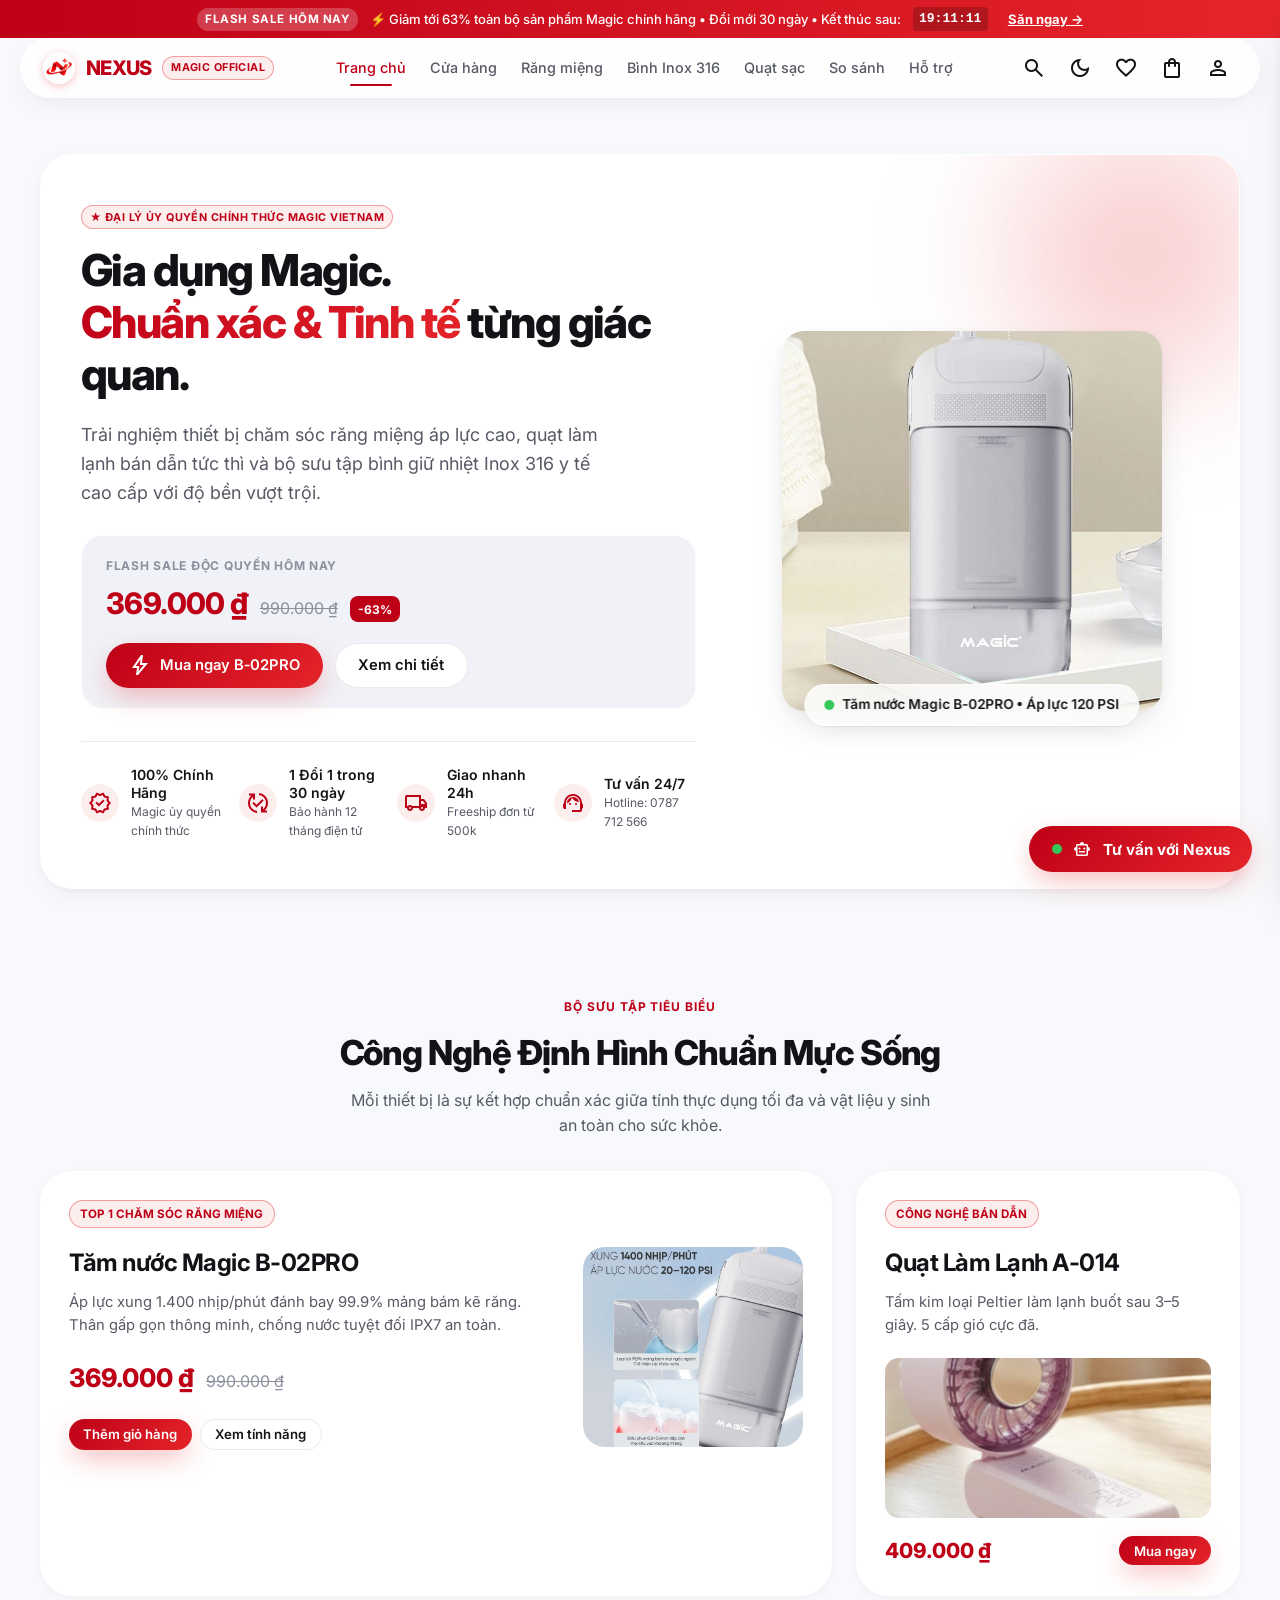
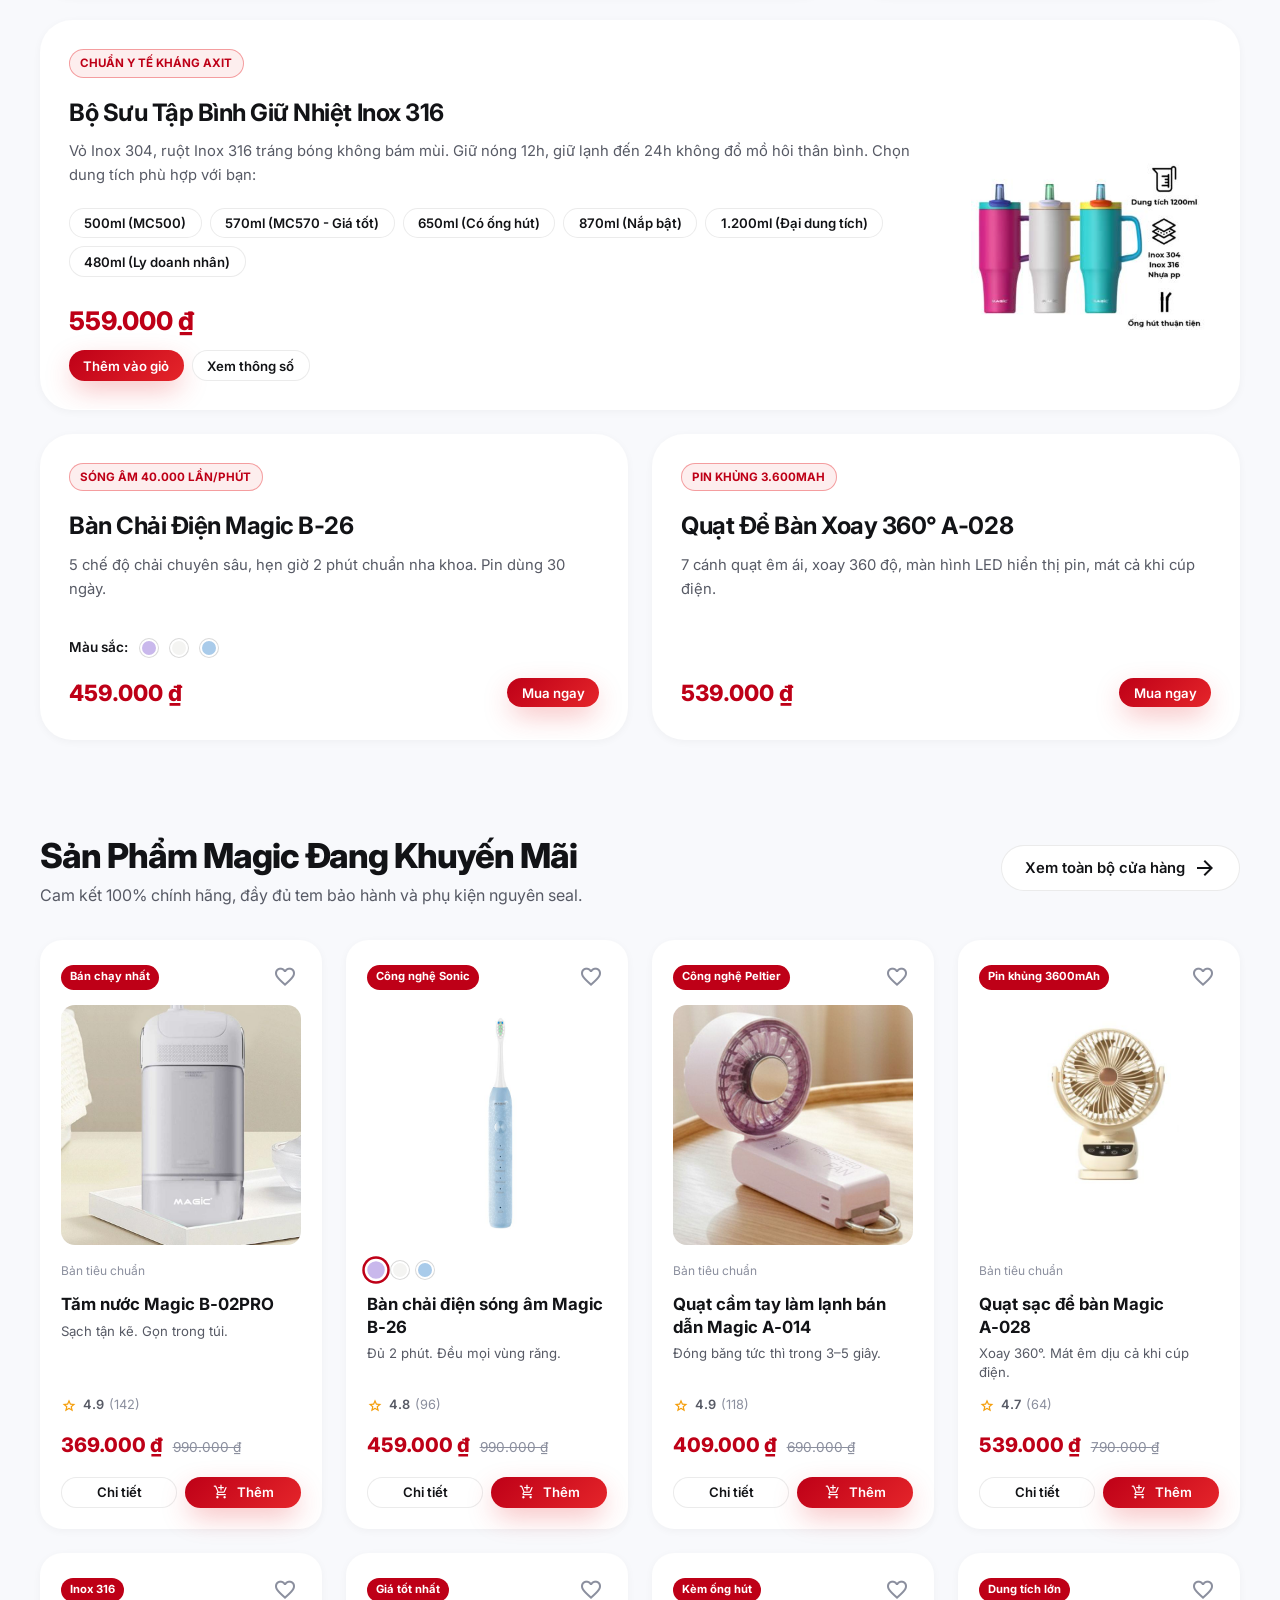
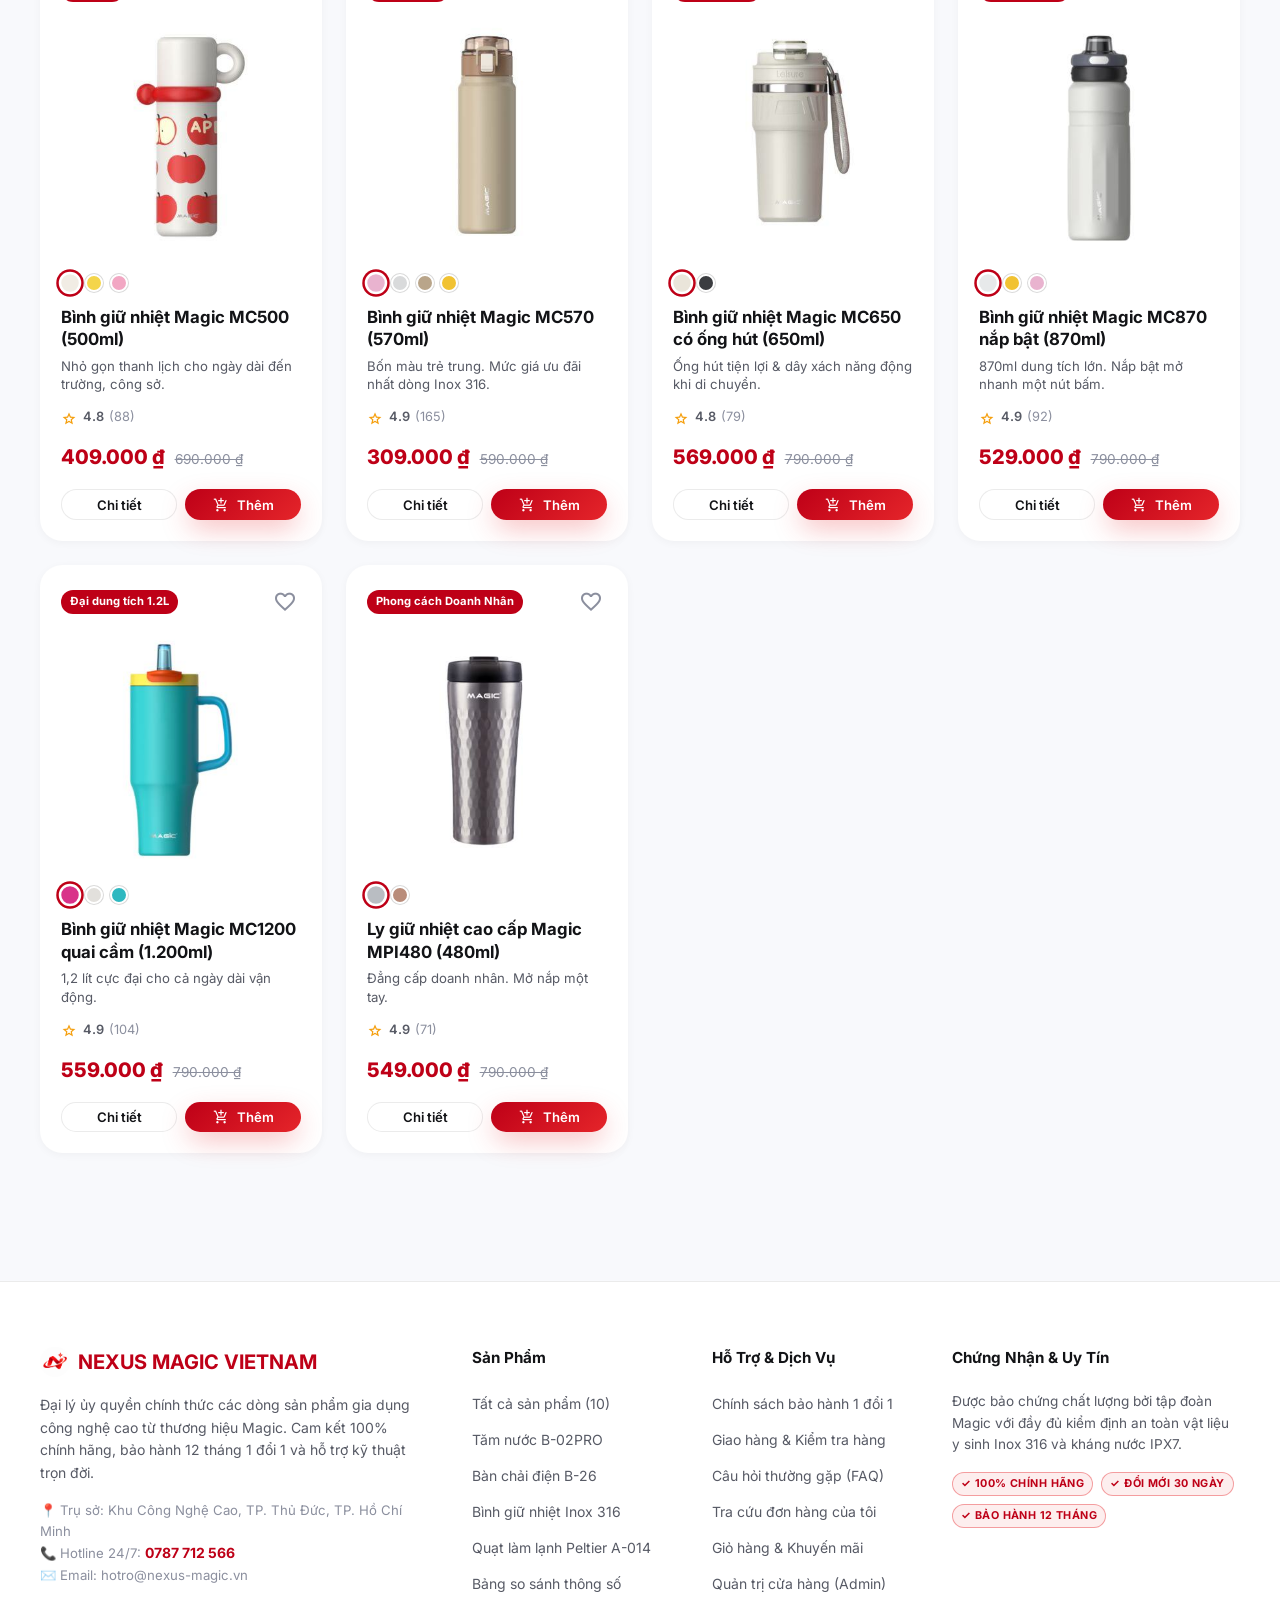
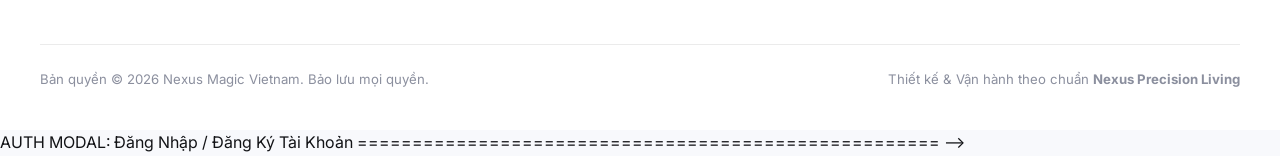
==== index.html @ 8df86b1f "feat: Khoi tao du an Nexus X Magic Storefront" ====
<!DOCTYPE html>
<html lang="vi" data-theme="light">
<head>
  <meta charset="utf-8">
  <meta name="viewport" content="width=device-width, initial-scale=1, viewport-fit=cover">
  <title>Nexus Magic Vietnam | Đại Lý Thiết Bị Gia Dụng Magic Chính Hãng</title>
  <meta name="description" content="Nexus - Đại lý ủy quyền chính thức sản phẩm gia dụng Magic tại Việt Nam. Tăm nước B-02PRO, bàn chải điện B-26, quạt làm lạnh Peltier A-014, bình giữ nhiệt inox 316 y tế cao cấp. Bảo hành 12 tháng 1 đổi 1.">
  <link rel="icon" type="image/png" href="images/logo-nexus.png">

  <!-- Google Fonts: Inter & Material Symbols -->
  <link rel="preconnect" href="https://fonts.googleapis.com">
  <link rel="preconnect" href="https://fonts.gstatic.com" crossorigin>
  <link href="https://fonts.googleapis.com/css2?family=Inter:wght@300;400;500;600;700;800;900&display=swap" rel="stylesheet">
  <link href="https://fonts.googleapis.com/css2?family=Material+Symbols+Outlined:wght,FILL@100..700,0..1&display=swap" rel="stylesheet">

  <!-- Master Stylesheet -->
  <link rel="stylesheet" href="css/style.css">
</head>
<body>

  <!-- Top Announcement Bar -->
  <div class="top-ticker">
    <div class="top-ticker-content">
      <span class="ticker-badge">FLASH SALE HÔM NAY</span>
      <span>⚡ Giảm tới 63% toàn bộ sản phẩm Magic chính hãng • Đổi mới 30 ngày • Kết thúc sau:</span>
      <span class="ticker-countdown" id="tickerTimer">00:00:00</span>
      <a href="#store" onclick="navigate('store')" style="text-decoration: underline; font-weight: 700; margin-left: 0.5rem; color: #fff;">Săn ngay &rarr;</a>
    </div>
  </div>

  <!-- Sticky Glassmorphic Header (GNav) -->
  <div class="gnav-wrapper">
    <header class="gnav">
      <!-- Brand Logo -->
      <a href="#home" class="gnav-brand" onclick="navigate('home')">
        <img src="images/logo-nexus.png" alt="Nexus Emblem" class="brand-emblem">
        <span>NEXUS</span>
        <span class="brand-tag">MAGIC OFFICIAL</span>
      </a>

      <!-- Center Nav Links -->
      <nav class="gnav-menu">
        <a class="gnav-link active" data-view="home" href="#home" onclick="navigate('home')">Trang chủ</a>
        <a class="gnav-link" data-view="store" href="#store" onclick="navigate('store')">Cửa hàng</a>
        <a class="gnav-link" href="#store" onclick="setCategoryFilter('rang'); navigate('store');">Răng miệng</a>
        <a class="gnav-link" href="#store" onclick="setCategoryFilter('binh'); navigate('store');">Bình Inox 316</a>
        <a class="gnav-link" href="#store" onclick="setCategoryFilter('quat'); navigate('store');">Quạt sạc</a>
        <a class="gnav-link" data-view="compare" href="#compare" onclick="navigate('compare')">So sánh</a>
        <a class="gnav-link" data-view="support" href="#support" onclick="navigate('support')">Hỗ trợ</a>
      </nav>

      <!-- Action Buttons -->
      <div class="gnav-actions">
        <!-- Search Trigger -->
        <button class="action-btn" onclick="openSearchFlyout()" title="Tìm kiếm sản phẩm">
          <span class="material-symbols-outlined">search</span>
        </button>

        <!-- Theme Toggle -->
        <button class="action-btn" onclick="toggleTheme()" title="Chuyển chế độ sáng / tối">
          <span class="material-symbols-outlined" id="themeIcon">dark_mode</span>
        </button>

        <!-- Wishlist -->
        <button class="action-btn" onclick="navigate('account')" title="Sản phẩm yêu thích">
          <span class="material-symbols-outlined">favorite</span>
        </button>

        <!-- Cart Button -->
        <button class="action-btn" onclick="openCartFlyout()" title="Giỏ hàng">
          <span class="material-symbols-outlined">shopping_bag</span>
          <span class="badge-count cart-count-badge" style="display: none;">0</span>
        </button>

        <!-- Account -->
        <button class="action-btn" id="navAccountBtn" onclick="handleNavAccountClick()" title="Tài khoản & Đơn hàng">
          <span class="material-symbols-outlined" id="navAccountIcon">person</span>
          <span class="badge-count" id="navAccountBadge" style="display:none; background:var(--status-success);">✓</span>
        </button>

        <!-- Mobile Menu -->
        <button class="action-btn mobile-menu-btn" onclick="navigate('store')" title="Cửa hàng">
          <span class="material-symbols-outlined">menu</span>
        </button>
      </div>
    </header>
  </div>

  <!-- Dynamic Application Container -->
  <main id="appMain"></main>

  <!-- Global Footer -->
  <footer class="gfoot">
    <div class="container">
      <div class="gfoot-grid">
        <div class="gfoot-col">
          <div class="flex items-center gap-2" style="margin-bottom: 1rem;">
            <img src="images/logo-nexus.png" alt="Nexus" style="width: 30px; height: 30px; border-radius: 9999px;">
            <strong style="font-size: 1.25rem; color: var(--primary);">NEXUS MAGIC VIETNAM</strong>
          </div>
          <p style="font-size: 0.875rem; color: var(--ink-secondary); line-height: 1.6; margin-bottom: 1rem;">
            Đại lý ủy quyền chính thức các dòng sản phẩm gia dụng công nghệ cao từ thương hiệu Magic. Cam kết 100% chính hãng, bảo hành 12 tháng 1 đổi 1 và hỗ trợ kỹ thuật trọn đời.
          </p>
          <div style="font-size: 0.825rem; color: var(--ink-tertiary);">
            <div>📍 Trụ sở: Khu Công Nghệ Cao, TP. Thủ Đức, TP. Hồ Chí Minh</div>
            <div>📞 Hotline 24/7: <a href="tel:0787712566" style="color: var(--primary); font-weight: 700;">0787 712 566</a></div>
            <div>✉️ Email: hotro@nexus-magic.vn</div>
          </div>
        </div>

        <div class="gfoot-col">
          <h4>Sản Phẩm</h4>
          <ul>
            <li><a href="#store" onclick="setCategoryFilter('all'); navigate('store');">Tất cả sản phẩm (10)</a></li>
            <li><a href="#store" onclick="setCategoryFilter('rang'); navigate('store');">Tăm nước B-02PRO</a></li>
            <li><a href="#store" onclick="setCategoryFilter('rang'); navigate('store');">Bàn chải điện B-26</a></li>
            <li><a href="#store" onclick="setCategoryFilter('binh'); navigate('store');">Bình giữ nhiệt Inox 316</a></li>
            <li><a href="#store" onclick="setCategoryFilter('quat'); navigate('store');">Quạt làm lạnh Peltier A-014</a></li>
            <li><a href="#compare" onclick="navigate('compare');">Bảng so sánh thông số</a></li>
          </ul>
        </div>

        <div class="gfoot-col">
          <h4>Hỗ Trợ & Dịch Vụ</h4>
          <ul>
            <li><a href="#support" onclick="navigate('support')">Chính sách bảo hành 1 đổi 1</a></li>
            <li><a href="#support" onclick="navigate('support')">Giao hàng & Kiểm tra hàng</a></li>
            <li><a href="#support" onclick="navigate('support')">Câu hỏi thường gặp (FAQ)</a></li>
            <li><a href="#account" onclick="navigate('account')">Tra cứu đơn hàng của tôi</a></li>
            <li><a href="#cart" onclick="navigate('cart')">Giỏ hàng & Khuyến mãi</a></li>
            <li><a href="#admin" onclick="openAdminAuthModal(); return false;">Quản trị cửa hàng (Admin)</a></li>
          </ul>
        </div>

        <div class="gfoot-col">
          <h4>Chứng Nhận & Uy Tín</h4>
          <p style="font-size: 0.85rem; color: var(--ink-secondary); margin-bottom: 1rem;">
            Được bảo chứng chất lượng bởi tập đoàn Magic với đầy đủ kiểm định an toàn vật liệu y sinh Inox 316 và kháng nước IPX7.
          </p>
          <div class="flex gap-2" style="flex-wrap: wrap;">
            <span class="brand-tag">✓ 100% CHÍNH HÃNG</span>
            <span class="brand-tag">✓ ĐỔI MỚI 30 NGÀY</span>
            <span class="brand-tag">✓ BẢO HÀNH 12 THÁNG</span>
          </div>
        </div>
      </div>

      <div class="gfoot-bottom">
        <div>Bản quyền &copy; 2026 Nexus Magic Vietnam. Bảo lưu mọi quyền.</div>
        <div>Thiết kế & Vận hành theo chuẩn <strong>Nexus Precision Living</strong></div>
      </div>
    </div>
  </footer>

  <!-- Slide-over Cart Drawer -->
  <div class="modal-overlay" id="cartDrawerOverlay" onclick="closeCartFlyout()"></div>
  <div class="flyout-drawer" id="cartDrawer">
    <div class="flyout-head">
      <div class="flex items-center gap-2">
        <span class="material-symbols-outlined" style="color: var(--primary);">shopping_bag</span>
        <h3 class="flyout-title">Giỏ Hàng Của Bạn</h3>
      </div>
      <button class="modal-close" style="position:static;" onclick="closeCartFlyout()">
        <span class="material-symbols-outlined">close</span>
      </button>
    </div>
    <div class="flyout-body" id="cartDrawerBody"></div>
    <div class="flyout-foot" id="cartDrawerFoot"></div>
  </div>

  <!-- Global Instant Search Modal -->
  <div class="modal-overlay" id="searchModalOverlay" onclick="closeSearchFlyout()">
    <div class="modal-content" style="max-width: 580px; padding: 1.5rem;" onclick="event.stopPropagation()">
      <div class="flex items-center gap-3" style="border-bottom: 2px solid var(--primary); padding-bottom: 0.75rem; margin-bottom: 1.25rem;">
        <span class="material-symbols-outlined" style="color: var(--primary); font-size: 24px;">search</span>
        <input type="text" id="globalSearchInput" class="form-control" style="border:none; box-shadow:none; font-size: 1.05rem; padding: 0.25rem 0;" placeholder="Nhập tên sản phẩm, mã hoặc tính năng...">
        <button class="modal-close" style="position:static;" onclick="closeSearchFlyout()">
          <span class="material-symbols-outlined">close</span>
        </button>
      </div>
      <div id="searchSuggestionsContainer"></div>
    </div>
  </div>

  <!-- Customer Review Submission Modal -->
  <div class="modal-overlay" id="reviewModalOverlay" onclick="closeReviewDialog()">
    <div class="modal-content" style="max-width: 520px;" onclick="event.stopPropagation()">
      <button class="modal-close" onclick="closeReviewDialog()">
        <span class="material-symbols-outlined">close</span>
      </button>
      <h3 style="font-size: 1.35rem; font-weight: 800; margin-bottom: 0.25rem;">Viết Đánh Giá Sản Phẩm</h3>
      <p style="color: var(--ink-secondary); font-size: 0.85rem; margin-bottom: 1.25rem;" id="reviewModalProdTitle"></p>

      <form onsubmit="handleReviewSubmit(event)">
        <!-- Star Picker -->
        <div style="margin-bottom: 1.25rem; text-align: center;">
          <div style="font-size: 0.85rem; font-weight: 600; margin-bottom: 0.5rem;">Bạn đánh giá sản phẩm mấy sao?</div>
          <div class="flex justify-center gap-2">
            <button type="button" id="starBtn-1" onclick="setReviewRating(1)" style="background:none; border:none; font-size: 32px; color: #f59e0b; cursor:pointer;">★</button>
            <button type="button" id="starBtn-2" onclick="setReviewRating(2)" style="background:none; border:none; font-size: 32px; color: #f59e0b; cursor:pointer;">★</button>
            <button type="button" id="starBtn-3" onclick="setReviewRating(3)" style="background:none; border:none; font-size: 32px; color: #f59e0b; cursor:pointer;">★</button>
            <button type="button" id="starBtn-4" onclick="setReviewRating(4)" style="background:none; border:none; font-size: 32px; color: #f59e0b; cursor:pointer;">★</button>
            <button type="button" id="starBtn-5" onclick="setReviewRating(5)" style="background:none; border:none; font-size: 32px; color: #f59e0b; cursor:pointer;">★</button>
          </div>
        </div>

        <div class="form-group">
          <label class="form-label" for="reviewAuthorName">Họ và tên của bạn *</label>
          <input type="text" id="reviewAuthorName" class="form-control" placeholder="Ví dụ: Hoàng Long" required>
        </div>

        <div class="form-group">
          <label class="form-label" for="reviewTitle">Tiêu đề đánh giá</label>
          <input type="text" id="reviewTitle" class="form-control" placeholder="Ví dụ: Máy dùng cực thích, rất êm...">
        </div>

        <div class="form-group">
          <label class="form-label" for="reviewContent">Nội dung chia sẻ trải nghiệm *</label>
          <textarea id="reviewContent" class="form-control" rows="4" placeholder="Cảm nhận về áp lực nước, độ giữ nhiệt, độ mát, chất liệu..." required></textarea>
        </div>

        <div class="flex gap-2 justify-end" style="margin-top: 1.5rem;">
          <button type="button" class="btn btn-outline" onclick="closeReviewDialog()">Hủy</button>
          <button type="submit" class="btn btn-primary">Gửi đánh giá</button>
        </div>
      </form>
    </div>
  </div>

  <!-- Floating AI Advisor FAB (Nexus) -->
  <button class="chat-fab" id="chatFabBtn" onclick="toggleChatAdvisor()" aria-label="Tư vấn với trợ lý Nexus">
    <span class="pulse-dot"></span>
    <span class="material-symbols-outlined" style="font-size: 20px;">smart_toy</span>
    <span class="fab-label">Tư vấn với Nexus</span>
  </button>

  <!-- Floating Chat Modal Widget -->
  <div class="chat-modal" id="chatModal">
    <div class="chat-head">
      <div class="chat-avatar-title">
        <div style="width: 32px; height: 32px; background: rgba(255,255,255,0.2); border-radius: 9999px; display: flex; align-items: center; justify-content: center;">
          <span class="material-symbols-outlined" style="font-size: 18px;">smart_toy</span>
        </div>
        <div>
          <div style="font-weight: 700; font-size: 0.95rem;">Tư vấn với Nexus</div>
          <div style="font-size: 0.725rem; opacity: 0.85;">Trợ lý tư vấn sản phẩm Magic chính hãng</div>
        </div>
      </div>
      <button style="background:none; border:none; color:#fff; cursor:pointer;" onclick="toggleChatAdvisor()">
        <span class="material-symbols-outlined">close</span>
      </button>
    </div>

    <!-- Messages Body -->
    <div class="chat-messages" id="chatMessagesContainer"></div>

    <!-- Quick Chips -->
    <div class="chat-chips">
      <span class="chat-chip" onclick="sendChatMessage('Nên chọn bình giữ nhiệt nào tốt nhất?')">Bình giữ nhiệt nào tốt?</span>
      <span class="chat-chip" onclick="sendChatMessage('Tăm nước B-02PRO có những phụ kiện gì?')">Tăm nước B-02PRO</span>
      <span class="chat-chip" onclick="sendChatMessage('Quạt làm lạnh A-014 hoạt động thế nào?')">Quạt lạnh A-014</span>
      <span class="chat-chip" onclick="sendChatMessage('Chính sách bảo hành và đổi trả?')">Bảo hành 12 tháng</span>
    </div>

    <!-- Input Bar -->
    <form class="chat-input-bar" id="chatMsgForm">
      <input type="text" id="chatMsgInput" class="chat-input" placeholder="Hỏi về sản phẩm, giá bán, dung tích..." maxlength="300" autocomplete="off">
      <button type="submit" class="btn btn-primary btn-sm" style="padding: 0.4rem 0.8rem;">
        <span class="material-symbols-outlined" style="font-size: 16px;">send</span>
      </button>
    </form>
  </div>


       AUTH MODAL: Đăng Nhập / Đăng Ký Tài Khoản
       ===================================================== -->
  <div class="auth-overlay" id="authOverlay" onclick="handleAuthOverlayClick(event)">
    <div class="auth-modal" id="authModal">

      <!-- Header with brand -->
      <div class="auth-modal-head">
        <button class="auth-close-btn" onclick="closeAuthModal()" title="Đóng">
          <span class="material-symbols-outlined" style="font-size:16px;">close</span>
        </button>
        <img src="images/logo-nexus.png" alt="Nexus" class="auth-modal-logo">
        <h2>Nexus Magic Vietnam</h2>
        <p>Đại lý ủy quyền thiết bị gia dụng Magic chính hãng</p>
      </div>

      <!-- Tabs: Đăng nhập / Đăng ký -->
      <div class="auth-tabs">
        <button class="auth-tab-btn active" id="tabLoginBtn" onclick="switchAuthTab('login')">
          <span class="material-symbols-outlined" style="font-size:15px; vertical-align:middle; margin-right:4px;">login</span>
          Đăng Nhập
        </button>
        <button class="auth-tab-btn" id="tabRegisterBtn" onclick="switchAuthTab('register')">
          <span class="material-symbols-outlined" style="font-size:15px; vertical-align:middle; margin-right:4px;">person_add</span>
          Đăng Ký
        </button>
      </div>

      <!-- ---- LOGIN PANEL ---- -->
      <div class="auth-tab-panel active" id="panelLogin">
        <div class="auth-error-msg" id="loginErrorMsg">
          <span class="material-symbols-outlined" style="font-size:16px;">error</span>
          <span id="loginErrorText">Email hoặc mật khẩu không đúng.</span>
        </div>

        <form id="loginForm" onsubmit="handleLogin(event)" novalidate>
          <!-- Email -->
          <div class="auth-input-group">
            <span class="material-symbols-outlined input-icon">email</span>
            <input type="email" id="loginEmail" placeholder="Email của bạn" autocomplete="email" required>
          </div>

          <!-- Password -->
          <div class="auth-input-group">
            <span class="material-symbols-outlined input-icon">lock</span>
            <input type="password" id="loginPassword" placeholder="Mật khẩu" autocomplete="current-password" required>
            <button type="button" class="toggle-pw" onclick="togglePwVisibility('loginPassword', this)" title="Hiện/ẩn mật khẩu">
              <span class="material-symbols-outlined" style="font-size:18px;">visibility</span>
            </button>
          </div>

          <!-- Remember + Forgot -->
          <div style="display:flex; justify-content:space-between; align-items:center; margin-bottom:1rem;">
            <label class="auth-checkbox-row" style="margin:0;">
              <input type="checkbox" id="loginRemember"> Ghi nhớ đăng nhập
            </label>
            <a href="#" class="forgot-pw-link" style="margin:0;" onclick="showForgotPw(event)">Quên mật khẩu?</a>
          </div>

          <!-- CAPTCHA -->
          <div class="captcha-wrap" id="loginCaptchaWrap">
            <div class="captcha-canvas-wrap">
              <canvas id="loginCaptchaCanvas" width="120" height="48"></canvas>
            </div>
            <div class="captcha-input-wrap">
              <label for="loginCaptchaInput">Nhập mã bảo mật</label>
              <input type="text" id="loginCaptchaInput" placeholder="_ _ _ _ _ _" maxlength="6" autocomplete="off" spellcheck="false">
            </div>
            <button type="button" class="captcha-refresh-btn" onclick="refreshCaptcha('login')" title="Làm mới mã">
              <span class="material-symbols-outlined" style="font-size:14px;">refresh</span> Đổi mã
            </button>
          </div>
          <div class="captcha-error" id="loginCaptchaError">⚠ Mã xác nhận không đúng. Vui lòng thử lại.</div>

          <button type="submit" class="auth-submit-btn">
            <span class="material-symbols-outlined" style="font-size:16px; vertical-align:middle; margin-right:6px;">login</span>
            Đăng Nhập
          </button>
        </form>

        <p class="auth-footer-note">
          Chưa có tài khoản? <a href="#" onclick="switchAuthTab('register'); return false;">Tạo tài khoản miễn phí</a>
        </p>
      </div>

      <!-- ---- REGISTER PANEL ---- -->
      <div class="auth-tab-panel" id="panelRegister">
        <div class="auth-error-msg" id="registerErrorMsg">
          <span class="material-symbols-outlined" style="font-size:16px;">error</span>
          <span id="registerErrorText">Vui lòng kiểm tra lại thông tin.</span>
        </div>

        <form id="registerForm" onsubmit="handleRegister(event)" novalidate>
          <!-- Full Name -->
          <div class="auth-input-group">
            <span class="material-symbols-outlined input-icon">badge</span>
            <input type="text" id="regName" placeholder="Họ và tên đầy đủ" autocomplete="name" required>
          </div>

          <!-- Email -->
          <div class="auth-input-group">
            <span class="material-symbols-outlined input-icon">email</span>
            <input type="email" id="regEmail" placeholder="Email (dùng để đăng nhập)" autocomplete="email" required>
          </div>

          <!-- Phone -->
          <div class="auth-input-group">
            <span class="material-symbols-outlined input-icon">phone</span>
            <input type="tel" id="regPhone" placeholder="Số điện thoại (10 số)" autocomplete="tel" required>
          </div>

          <!-- Password -->
          <div class="auth-input-group">
            <span class="material-symbols-outlined input-icon">lock</span>
            <input type="password" id="regPassword" placeholder="Mật khẩu (ít nhất 6 ký tự)" autocomplete="new-password" required>
            <button type="button" class="toggle-pw" onclick="togglePwVisibility('regPassword', this)" title="Hiện/ẩn mật khẩu">
              <span class="material-symbols-outlined" style="font-size:18px;">visibility</span>
            </button>
          </div>

          <!-- Confirm Password -->
          <div class="auth-input-group">
            <span class="material-symbols-outlined input-icon">lock_reset</span>
            <input type="password" id="regPasswordConfirm" placeholder="Nhập lại mật khẩu" autocomplete="new-password" required>
          </div>

          <!-- CAPTCHA -->
          <div class="captcha-wrap" id="registerCaptchaWrap">
            <div class="captcha-canvas-wrap">
              <canvas id="registerCaptchaCanvas" width="120" height="48"></canvas>
            </div>
            <div class="captcha-input-wrap">
              <label for="registerCaptchaInput">Nhập mã xác nhận</label>
              <input type="text" id="registerCaptchaInput" placeholder="_ _ _ _ _ _" maxlength="6" autocomplete="off" spellcheck="false">
            </div>
            <button type="button" class="captcha-refresh-btn" onclick="refreshCaptcha('register')" title="Làm mới mã">
              <span class="material-symbols-outlined" style="font-size:14px;">refresh</span> Đổi mã
            </button>
          </div>
          <div class="captcha-error" id="registerCaptchaError">⚠ Mã xác nhận không đúng. Vui lòng thử lại.</div>

          <!-- Terms -->
          <label class="auth-checkbox-row" style="margin-bottom:1.25rem;">
            <input type="checkbox" id="regTerms" required>
            Tôi đồng ý với <a href="#support" onclick="closeAuthModal(); navigate('support');" style="color:var(--primary); font-weight:600;">Điều khoản & Chính sách</a> của Nexus
          </label>

          <button type="submit" class="auth-submit-btn">
            <span class="material-symbols-outlined" style="font-size:16px; vertical-align:middle; margin-right:6px;">person_add</span>
            Tạo Tài Khoản
          </button>
        </form>

        <p class="auth-footer-note">
          Đã có tài khoản? <a href="#" onclick="switchAuthTab('login'); return false;">Đăng nhập ngay</a>
        </p>
      </div>

    </div><!-- /.auth-modal -->
  </div><!-- /.auth-overlay -->


  <!-- =====================================================
       ADMIN LOGIN MODAL (Dark Secure Portal)
       ===================================================== -->
  <div class="admin-auth-overlay" id="adminAuthOverlay" onclick="handleAdminOverlayClick(event)">
    <div class="admin-auth-modal" id="adminAuthModal">

      <!-- Header -->
      <div class="admin-auth-header">
        <button style="position:absolute;top:1rem;right:1rem;background:rgba(255,255,255,0.08);border:none;color:rgba(255,255,255,0.5);border-radius:50%;width:32px;height:32px;display:flex;align-items:center;justify-content:center;cursor:pointer;transition:all 0.2s;" onmouseover="this.style.background='rgba(255,255,255,0.15)'" onmouseout="this.style.background='rgba(255,255,255,0.08)'" onclick="closeAdminAuthModal()">
          <span class="material-symbols-outlined" style="font-size:16px;">close</span>
        </button>
        <div class="admin-shield-icon">
          <span class="material-symbols-outlined">admin_panel_settings</span>
        </div>
        <h2>Cổng Quản Trị Nexus</h2>
        <p>Dành cho quản trị viên hệ thống</p>
        <div>
          <span class="admin-security-badge">
            <span class="material-symbols-outlined" style="font-size:11px;">verified_user</span>
            SECURE ACCESS — ENCRYPTED
          </span>
        </div>
      </div>

      <!-- Body -->
      <div class="admin-auth-body">
        <div class="admin-error-msg" id="adminErrorMsg">
          <span class="material-symbols-outlined" style="font-size:16px;">gpp_bad</span>
          <span id="adminErrorText">Tài khoản hoặc mật khẩu admin không đúng.</span>
        </div>

        <form id="adminLoginForm" onsubmit="handleAdminLogin(event)" novalidate>
          <!-- Username -->
          <div class="admin-input-group">
            <span class="material-symbols-outlined input-icon">manage_accounts</span>
            <input type="text" id="adminUsername" placeholder="Tên đăng nhập Admin" autocomplete="username" required>
          </div>

          <!-- Password -->
          <div class="admin-input-group">
            <span class="material-symbols-outlined input-icon">key</span>
            <input type="password" id="adminPassword" placeholder="Mật khẩu quản trị" autocomplete="current-password" required>
            <button type="button" class="toggle-pw" onclick="toggleAdminPwVisibility(this)" title="Hiện/ẩn mật khẩu">
              <span class="material-symbols-outlined" style="font-size:18px;">visibility</span>
            </button>
          </div>

          <!-- CAPTCHA for Admin -->
          <div class="captcha-wrap" id="adminCaptchaWrap" style="background:rgba(255,255,255,0.04); border-color:rgba(255,255,255,0.1);">
            <div class="captcha-canvas-wrap">
              <canvas id="adminCaptchaCanvas" width="120" height="48"></canvas>
            </div>
            <div class="captcha-input-wrap">
              <label for="adminCaptchaInput" style="color:rgba(255,255,255,0.45);">Mã xác thực an ninh</label>
              <input type="text" id="adminCaptchaInput" placeholder="Nhập mã" maxlength="6" autocomplete="off" spellcheck="false" style="background:rgba(255,255,255,0.06); border-color:rgba(255,255,255,0.12); color:#fff;">
            </div>
            <button type="button" class="captcha-refresh-btn" onclick="refreshCaptcha('admin')" style="border-color:rgba(255,255,255,0.15); color:rgba(255,255,255,0.45);">
              <span class="material-symbols-outlined" style="font-size:14px;">refresh</span> Đổi
            </button>
          </div>
          <div class="captcha-error" id="adminCaptchaError" style="color:#ff8080;">⚠ Mã xác nhận không đúng. Vui lòng thử lại.</div>

          <button type="submit" class="admin-submit-btn">
            <span class="material-symbols-outlined" style="font-size:16px; vertical-align:middle; margin-right:6px;">shield</span>
            Xác Thực & Đăng Nhập Admin
          </button>
        </form>

        <p class="admin-hint-text">
          🔒 Phiên đăng nhập admin được mã hóa và ghi log tự động<br>
          Tài khoản demo: <strong style="color:rgba(255,255,255,0.4);">admin</strong> / <strong style="color:rgba(255,255,255,0.4);">nexus2026</strong>
        </p>
      </div>

    </div><!-- /.admin-auth-modal -->
  </div><!-- /.admin-auth-overlay -->


  <!-- Toast Notification Node -->
  <div id="toastMsg" class="toast-msg"></div>

  <!-- Master Scripts -->
  <script src="js/data.js"></script>
  <script src="js/app.js"></script>
</body>
</html>
---- css/style.css ----
/* ==========================================================================
   NEXUS MAGIC VIETNAM - PRECISION LIVING DESIGN SYSTEM
   Modern Apple-inspired Glassmorphism with Nexus Signature Red Accents
   ========================================================================== */

:root {
  /* Color Palette - Light Mode */
  --primary: #be0017;
  --primary-accent: #e5252a;
  --primary-hover: #9c0012;
  --primary-glow: rgba(229, 37, 42, 0.28);
  --primary-light: rgba(229, 37, 42, 0.08);

  --bg: #f8f9fc;
  --bg-subtle: #f0f2f7;
  --surface: #ffffff;
  --surface-glass: rgba(255, 255, 255, 0.82);
  --surface-glass-tint: rgba(248, 249, 252, 0.88);
  --surface-dim: #eef1f6;

  --ink-primary: #121316;
  --ink-secondary: #575a65;
  --ink-tertiary: #8b8f9e;
  --ink-inverse: #ffffff;

  --border-glass: rgba(255, 255, 255, 0.75);
  --border-subtle: rgba(0, 0, 0, 0.08);
  --border-focus: rgba(229, 37, 42, 0.4);

  --shadow-sm: 0 2px 8px rgba(0, 0, 0, 0.04);
  --shadow-md: 0 8px 24px -4px rgba(0, 0, 0, 0.06), 0 2px 6px -1px rgba(0, 0, 0, 0.03);
  --shadow-lg: 0 16px 40px -8px rgba(0, 0, 0, 0.1), 0 4px 12px rgba(0, 0, 0, 0.04);
  --shadow-glow: 0 10px 28px -4px rgba(229, 37, 42, 0.35);

  --status-success: #10b981;
  --status-warning: #f59e0b;
  --status-info: #0284c7;

  --radius-sm: 8px;
  --radius-md: 14px;
  --radius-lg: 22px;
  --radius-xl: 32px;
  --radius-full: 9999px;

  --font-main: "Inter", -apple-system, BlinkMacSystemFont, "Segoe UI", Roboto, sans-serif;
  --transition: all 0.25s cubic-bezier(0.16, 1, 0.3, 1);
}

[data-theme="dark"] {
  --primary: #e5252a;
  --primary-accent: #ff454a;
  --primary-hover: #ff6064;
  --primary-glow: rgba(229, 37, 42, 0.45);
  --primary-light: rgba(229, 37, 42, 0.16);

  --bg: #0c0d10;
  --bg-subtle: #14161b;
  --surface: #181a20;
  --surface-glass: rgba(24, 26, 32, 0.85);
  --surface-glass-tint: rgba(20, 22, 27, 0.92);
  --surface-dim: #21242d;

  --ink-primary: #f5f6fa;
  --ink-secondary: #9ea3b5;
  --ink-tertiary: #6b7082;
  --ink-inverse: #0c0d10;

  --border-glass: rgba(255, 255, 255, 0.1);
  --border-subtle: rgba(255, 255, 255, 0.08);
  --border-focus: rgba(229, 37, 42, 0.6);

  --shadow-sm: 0 2px 8px rgba(0, 0, 0, 0.3);
  --shadow-md: 0 8px 24px -4px rgba(0, 0, 0, 0.4);
  --shadow-lg: 0 16px 40px -8px rgba(0, 0, 0, 0.6);
  --shadow-glow: 0 10px 30px -4px rgba(229, 37, 42, 0.5);
}

/* Base Reset */
*, *::before, *::after {
  box-sizing: border-box;
  margin: 0;
  padding: 0;
}

html {
  scroll-behavior: smooth;
  font-size: 16px;
  -webkit-text-size-adjust: 100%;
}

body {
  font-family: var(--font-main);
  background-color: var(--bg);
  color: var(--ink-primary);
  line-height: 1.6;
  -webkit-font-smoothing: antialiased;
  -moz-osx-font-smoothing: grayscale;
  overflow-x: hidden;
  transition: background-color 0.3s ease, color 0.3s ease;
}

img {
  max-width: 100%;
  height: auto;
  display: block;
}

button, input, select, textarea {
  font-family: inherit;
  font-size: inherit;
  color: inherit;
}

a {
  color: inherit;
  text-decoration: none;
}

/* Container & Layout */
.container {
  width: 100%;
  max-width: 1240px;
  margin: 0 auto;
  padding: 0 1.25rem;
}

.text-center { text-align: center; }
.text-right { text-align: right; }
.flex { display: flex; }
.items-center { align-items: center; }
.justify-between { justify-content: space-between; }
.justify-center { justify-content: center; }
.gap-2 { gap: 0.5rem; }
.gap-3 { gap: 0.75rem; }
.gap-4 { gap: 1rem; }

/* Top Announcement Ticker */
.top-ticker {
  background: linear-gradient(90deg, #be0017, #e5252a, #be0017);
  background-size: 200% auto;
  animation: shineGradient 6s linear infinite;
  color: #ffffff;
  font-size: 0.8125rem;
  font-weight: 500;
  padding: 0.45rem 1rem;
  display: flex;
  align-items: center;
  justify-content: center;
  position: relative;
  z-index: 60;
}

@keyframes shineGradient {
  0% { background-position: 0% center; }
  100% { background-position: 200% center; }
}

.top-ticker-content {
  display: flex;
  align-items: center;
  gap: 0.75rem;
  flex-wrap: wrap;
  justify-content: center;
}

.ticker-badge {
  background: rgba(255, 255, 255, 0.22);
  padding: 0.15rem 0.5rem;
  border-radius: var(--radius-full);
  font-weight: 700;
  font-size: 0.725rem;
  letter-spacing: 0.05em;
  text-transform: uppercase;
}

.ticker-countdown {
  display: inline-flex;
  gap: 0.25rem;
  font-family: monospace;
  font-weight: 700;
  background: rgba(0, 0, 0, 0.2);
  padding: 0.1rem 0.4rem;
  border-radius: 4px;
}

/* Glass Header (GNav) */
.gnav-wrapper {
  position: sticky;
  top: 0.75rem;
  z-index: 50;
  padding: 0 1.25rem;
  margin-bottom: 1rem;
}

.gnav {
  max-width: 1240px;
  margin: 0 auto;
  background: var(--surface-glass);
  backdrop-filter: blur(20px) saturate(180%);
  -webkit-backdrop-filter: blur(20px) saturate(180%);
  border: 1px solid var(--border-glass);
  border-radius: var(--radius-full);
  box-shadow: var(--shadow-md);
  padding: 0.6rem 1.4rem;
  display: flex;
  align-items: center;
  justify-content: space-between;
  gap: 1.5rem;
  transition: var(--transition);
}

.gnav-brand {
  display: flex;
  align-items: center;
  gap: 0.65rem;
  font-weight: 800;
  font-size: 1.25rem;
  letter-spacing: -0.03em;
  color: var(--primary);
}

.brand-emblem {
  width: 32px;
  height: 32px;
  border-radius: var(--radius-full);
  object-fit: contain;
  box-shadow: 0 2px 8px var(--primary-glow);
}

.brand-tag {
  font-size: 0.675rem;
  font-weight: 700;
  background: var(--primary-light);
  color: var(--primary);
  border: 1px solid var(--border-focus);
  padding: 0.15rem 0.5rem;
  border-radius: var(--radius-full);
  letter-spacing: 0.04em;
  text-transform: uppercase;
}

.gnav-menu {
  display: flex;
  align-items: center;
  gap: 1.5rem;
  list-style: none;
}

.gnav-link {
  font-size: 0.9rem;
  font-weight: 500;
  color: var(--ink-secondary);
  transition: var(--transition);
  position: relative;
  padding: 0.4rem 0;
  cursor: pointer;
}

.gnav-link:hover,
.gnav-link.active {
  color: var(--primary);
}

.gnav-link.active::after {
  content: "";
  position: absolute;
  bottom: 0;
  left: 20%;
  right: 20%;
  height: 2px;
  background: var(--primary);
  border-radius: var(--radius-full);
}

.gnav-actions {
  display: flex;
  align-items: center;
  gap: 0.5rem;
}

.action-btn {
  background: transparent;
  border: 1px solid transparent;
  width: 38px;
  height: 38px;
  border-radius: var(--radius-full);
  display: flex;
  align-items: center;
  justify-content: center;
  color: var(--ink-primary);
  cursor: pointer;
  position: relative;
  transition: var(--transition);
}

.action-btn:hover {
  background: var(--surface-dim);
  border-color: var(--border-subtle);
  transform: translateY(-1px);
}

.badge-count {
  position: absolute;
  top: 2px;
  right: 2px;
  background: var(--primary);
  color: #ffffff;
  font-size: 0.65rem;
  font-weight: 700;
  min-width: 17px;
  height: 17px;
  border-radius: var(--radius-full);
  display: flex;
  align-items: center;
  justify-content: center;
  border: 2px solid var(--surface);
}

.mobile-menu-btn {
  display: none;
}

/* Glassmorphism Cards */
.glass-card {
  background: var(--surface-glass);
  backdrop-filter: blur(18px) saturate(160%);
  -webkit-backdrop-filter: blur(18px) saturate(160%);
  border: 1px solid var(--border-glass);
  border-radius: var(--radius-lg);
  box-shadow: var(--shadow-sm);
  transition: var(--transition);
}

.glass-card:hover {
  box-shadow: var(--shadow-md);
  border-color: var(--border-focus);
}

/* Primary & Outline Buttons */
.btn {
  display: inline-flex;
  align-items: center;
  justify-content: center;
  gap: 0.5rem;
  font-weight: 600;
  border-radius: var(--radius-full);
  padding: 0.65rem 1.4rem;
  cursor: pointer;
  transition: var(--transition);
  border: none;
  font-size: 0.925rem;
  white-space: nowrap;
}

.btn-primary {
  background: linear-gradient(135deg, var(--primary), var(--primary-accent));
  color: #ffffff;
  box-shadow: var(--shadow-glow);
}

.btn-primary:hover {
  transform: translateY(-2px);
  box-shadow: 0 12px 32px -4px rgba(229, 37, 42, 0.45);
  opacity: 0.95;
}

.btn-primary:active {
  transform: translateY(0);
}

.btn-outline {
  background: var(--surface);
  color: var(--ink-primary);
  border: 1px solid var(--border-subtle);
}

.btn-outline:hover {
  background: var(--surface-dim);
  border-color: var(--ink-tertiary);
  transform: translateY(-2px);
}

.btn-sm {
  padding: 0.4rem 0.9rem;
  font-size: 0.825rem;
}

.btn-lg {
  padding: 0.85rem 1.8rem;
  font-size: 1.05rem;
}

/* Hero Section */
.hero-section {
  position: relative;
  overflow: hidden;
  padding: 2.5rem 0 3.5rem;
}

.hero-box {
  background: var(--surface);
  border: 1px solid var(--border-glass);
  border-radius: var(--radius-xl);
  padding: 3rem 2.5rem;
  box-shadow: var(--shadow-md);
  position: relative;
  overflow: hidden;
}

.hero-ambient-glow {
  position: absolute;
  top: -100px;
  right: -100px;
  width: 400px;
  height: 400px;
  background: radial-gradient(circle, var(--primary-glow) 0%, transparent 70%);
  filter: blur(50px);
  pointer-events: none;
}

.hero-grid {
  display: grid;
  grid-template-columns: 1.15fr 0.85fr;
  gap: 3rem;
  align-items: center;
  position: relative;
  z-index: 2;
}

.hero-content h1 {
  font-size: 2.75rem;
  font-weight: 800;
  line-height: 1.18;
  letter-spacing: -0.035em;
  margin-bottom: 1.25rem;
}

.hero-content h1 span.highlight {
  color: var(--primary);
  background: linear-gradient(135deg, var(--primary), var(--primary-accent));
  -webkit-background-clip: text;
  -webkit-text-fill-color: transparent;
}

.hero-content p.subtitle {
  font-size: 1.125rem;
  color: var(--ink-secondary);
  margin-bottom: 1.75rem;
  max-width: 540px;
  line-height: 1.6;
}

.hero-deal-pill {
  background: var(--bg-subtle);
  border: 1px solid var(--border-glass);
  border-radius: var(--radius-lg);
  padding: 1.25rem 1.5rem;
  margin-bottom: 2rem;
  display: flex;
  align-items: center;
  justify-content: space-between;
  flex-wrap: wrap;
  gap: 1rem;
}

.deal-meta {
  font-size: 0.75rem;
  font-weight: 700;
  letter-spacing: 0.06em;
  color: var(--ink-tertiary);
  text-transform: uppercase;
  margin-bottom: 0.25rem;
}

.deal-prices {
  display: flex;
  align-items: baseline;
  gap: 0.75rem;
}

.price-main {
  font-size: 1.85rem;
  font-weight: 800;
  color: var(--primary);
  letter-spacing: -0.02em;
}

.price-list {
  font-size: 1rem;
  color: var(--ink-tertiary);
  text-decoration: line-through;
}

.discount-badge {
  background: var(--primary);
  color: #ffffff;
  font-size: 0.75rem;
  font-weight: 700;
  padding: 0.2rem 0.5rem;
  border-radius: var(--radius-sm);
}

.hero-hero-img-box {
  position: relative;
  text-align: center;
}

.hero-hero-img {
  max-height: 380px;
  margin: 0 auto;
  border-radius: var(--radius-lg);
  object-fit: cover;
  box-shadow: var(--shadow-lg);
  transition: transform 0.4s ease;
}

.hero-hero-img:hover {
  transform: scale(1.02);
}

.hero-float-tag {
  position: absolute;
  bottom: -15px;
  left: 50%;
  transform: translateX(-50%);
  background: var(--surface-glass);
  backdrop-filter: blur(16px);
  padding: 0.6rem 1.2rem;
  border-radius: var(--radius-full);
  box-shadow: var(--shadow-md);
  border: 1px solid var(--border-glass);
  font-size: 0.85rem;
  font-weight: 600;
  white-space: nowrap;
  display: flex;
  align-items: center;
  gap: 0.5rem;
}

/* Trust Badges Strip */
.trust-strip {
  display: grid;
  grid-template-columns: repeat(4, 1fr);
  gap: 1rem;
  margin-top: 2rem;
  padding-top: 1.5rem;
  border-top: 1px solid var(--border-subtle);
}

.trust-item {
  display: flex;
  align-items: center;
  gap: 0.75rem;
}

.trust-icon {
  width: 38px;
  height: 38px;
  border-radius: var(--radius-full);
  background: var(--primary-light);
  color: var(--primary);
  display: flex;
  align-items: center;
  justify-content: center;
  font-size: 1.2rem;
  flex-shrink: 0;
}

.trust-text h4 {
  font-size: 0.875rem;
  font-weight: 600;
  color: var(--ink-primary);
  line-height: 1.3;
}

.trust-text p {
  font-size: 0.75rem;
  color: var(--ink-secondary);
}

/* Bento Showcase Grid */
.bento-section {
  padding: 3rem 0;
}

.section-head {
  margin-bottom: 2rem;
  text-align: center;
}

.section-tag {
  display: inline-block;
  font-size: 0.75rem;
  font-weight: 700;
  letter-spacing: 0.08em;
  color: var(--primary);
  text-transform: uppercase;
  margin-bottom: 0.5rem;
}

.section-title {
  font-size: 2.15rem;
  font-weight: 800;
  letter-spacing: -0.03em;
  color: var(--ink-primary);
  margin-bottom: 0.5rem;
}

.section-desc {
  color: var(--ink-secondary);
  font-size: 1rem;
  max-width: 600px;
  margin: 0 auto;
}

.bento-grid {
  display: grid;
  grid-template-columns: repeat(12, 1fr);
  gap: 1.5rem;
}

.bento-card {
  background: var(--surface);
  border: 1px solid var(--border-glass);
  border-radius: var(--radius-xl);
  padding: 1.75rem;
  box-shadow: var(--shadow-sm);
  transition: var(--transition);
  position: relative;
  overflow: hidden;
  display: flex;
  flex-direction: column;
}

.bento-card:hover {
  transform: translateY(-4px);
  box-shadow: var(--shadow-lg);
  border-color: var(--border-focus);
}

.bento-col-8 { grid-column: span 8; }
.bento-col-4 { grid-column: span 4; }
.bento-col-6 { grid-column: span 6; }
.bento-col-12 { grid-column: span 12; }

.bento-badge {
  align-self: flex-start;
  font-size: 0.725rem;
  font-weight: 700;
  padding: 0.25rem 0.65rem;
  border-radius: var(--radius-full);
  background: var(--primary-light);
  color: var(--primary);
  border: 1px solid var(--border-focus);
  margin-bottom: 1rem;
}

.bento-title {
  font-size: 1.5rem;
  font-weight: 700;
  letter-spacing: -0.02em;
  margin-bottom: 0.5rem;
}

.bento-desc {
  font-size: 0.925rem;
  color: var(--ink-secondary);
  margin-bottom: 1.25rem;
}

.bento-interactive {
  margin-top: auto;
}

/* Category Filter Tabs */
.cat-filter-tabs {
  display: flex;
  align-items: center;
  justify-content: center;
  gap: 0.5rem;
  flex-wrap: wrap;
  margin-bottom: 2rem;
}

.cat-tab {
  padding: 0.6rem 1.25rem;
  border-radius: var(--radius-full);
  background: var(--surface);
  border: 1px solid var(--border-subtle);
  font-size: 0.9rem;
  font-weight: 600;
  color: var(--ink-secondary);
  cursor: pointer;
  transition: var(--transition);
  display: inline-flex;
  align-items: center;
  gap: 0.4rem;
}

.cat-tab:hover {
  background: var(--surface-dim);
  color: var(--ink-primary);
}

.cat-tab.active {
  background: var(--primary);
  color: #ffffff;
  border-color: var(--primary);
  box-shadow: var(--shadow-glow);
}

/* Product Catalog Grid */
.products-grid {
  display: grid;
  grid-template-columns: repeat(auto-fill, minmax(280px, 1fr));
  gap: 1.5rem;
}

.product-card {
  background: var(--surface);
  border: 1px solid var(--border-glass);
  border-radius: var(--radius-lg);
  padding: 1.25rem;
  box-shadow: var(--shadow-sm);
  transition: var(--transition);
  display: flex;
  flex-direction: column;
  position: relative;
}

.product-card:hover {
  transform: translateY(-4px);
  box-shadow: var(--shadow-md);
  border-color: var(--border-focus);
}

.card-top {
  display: flex;
  align-items: center;
  justify-content: space-between;
  margin-bottom: 0.75rem;
}

.card-badge {
  font-size: 0.7rem;
  font-weight: 700;
  padding: 0.2rem 0.55rem;
  border-radius: var(--radius-full);
  background: var(--bg-subtle);
  color: var(--ink-secondary);
}

.card-badge.hot {
  background: var(--primary);
  color: #ffffff;
}

.wishlist-btn {
  background: transparent;
  border: none;
  cursor: pointer;
  width: 32px;
  height: 32px;
  border-radius: var(--radius-full);
  display: flex;
  align-items: center;
  justify-content: center;
  color: var(--ink-tertiary);
  transition: var(--transition);
}

.wishlist-btn:hover,
.wishlist-btn.saved {
  color: var(--primary);
  background: var(--primary-light);
}

.product-thumb-box {
  width: 100%;
  aspect-ratio: 1 / 1;
  background: var(--bg-subtle);
  border-radius: var(--radius-md);
  overflow: hidden;
  position: relative;
  cursor: pointer;
  margin-bottom: 1rem;
  display: flex;
  align-items: center;
  justify-content: center;
}

.product-thumb-img {
  width: 100%;
  height: 100%;
  object-fit: cover;
  transition: transform 0.4s ease;
}

.product-card:hover .product-thumb-img {
  transform: scale(1.05);
}

/* Color Swatches on Card */
.swatch-row {
  display: flex;
  gap: 0.4rem;
  margin-bottom: 0.75rem;
  min-height: 20px;
}

.swatch-dot {
  width: 18px;
  height: 18px;
  border-radius: var(--radius-full);
  border: 2px solid var(--surface);
  box-shadow: 0 0 0 1px rgba(0, 0, 0, 0.15);
  cursor: pointer;
  transition: var(--transition);
}

.swatch-dot.active,
.swatch-dot:hover {
  transform: scale(1.25);
  box-shadow: 0 0 0 2px var(--primary);
}

.product-name {
  font-size: 1.05rem;
  font-weight: 700;
  line-height: 1.35;
  color: var(--ink-primary);
  margin-bottom: 0.35rem;
  cursor: pointer;
  transition: var(--transition);
}

.product-name:hover {
  color: var(--primary);
}

.product-tagline {
  font-size: 0.825rem;
  color: var(--ink-secondary);
  margin-bottom: 0.85rem;
  line-height: 1.4;
  flex-grow: 1;
}

.product-rating {
  display: flex;
  align-items: center;
  gap: 0.35rem;
  font-size: 0.8rem;
  font-weight: 600;
  color: var(--ink-secondary);
  margin-bottom: 0.85rem;
}

.star-icon {
  color: #f59e0b;
}

.card-pricing {
  display: flex;
  align-items: baseline;
  gap: 0.6rem;
  margin-bottom: 1rem;
}

.price-current {
  font-size: 1.25rem;
  font-weight: 800;
  color: var(--primary);
}

.price-old {
  font-size: 0.85rem;
  color: var(--ink-tertiary);
  text-decoration: line-through;
}

.card-actions {
  display: grid;
  grid-template-columns: 1fr 1fr;
  gap: 0.5rem;
  margin-top: auto;
}

/* Modals & Dialogs */
.modal-overlay {
  position: fixed;
  inset: 0;
  background: rgba(0, 0, 0, 0.55);
  backdrop-filter: blur(8px);
  -webkit-backdrop-filter: blur(8px);
  z-index: 100;
  display: flex;
  align-items: center;
  justify-content: center;
  padding: 1.25rem;
  opacity: 0;
  pointer-events: none;
  transition: opacity 0.25s ease;
}

.modal-overlay.active {
  opacity: 1;
  pointer-events: auto;
}

.modal-content {
  background: var(--surface);
  border: 1px solid var(--border-glass);
  border-radius: var(--radius-xl);
  box-shadow: var(--shadow-lg);
  width: 100%;
  max-width: 860px;
  max-height: 90vh;
  overflow-y: auto;
  position: relative;
  transform: translateY(20px) scale(0.97);
  transition: transform 0.25s cubic-bezier(0.16, 1, 0.3, 1);
  padding: 2rem;
}

.modal-overlay.active .modal-content {
  transform: translateY(0) scale(1);
}

.modal-close {
  position: absolute;
  top: 1.25rem;
  right: 1.25rem;
  width: 36px;
  height: 36px;
  border-radius: var(--radius-full);
  background: var(--surface-dim);
  border: none;
  display: flex;
  align-items: center;
  justify-content: center;
  cursor: pointer;
  color: var(--ink-secondary);
  transition: var(--transition);
  z-index: 10;
}

.modal-close:hover {
  background: var(--primary);
  color: #ffffff;
}

/* Product Detail Modal View (PDP) */
.pdp-grid {
  display: grid;
  grid-template-columns: 1fr 1.15fr;
  gap: 2.5rem;
}

.pdp-gallery {
  display: flex;
  flex-direction: column;
  gap: 1rem;
}

.pdp-main-img-box {
  width: 100%;
  aspect-ratio: 1 / 1;
  background: var(--bg-subtle);
  border-radius: var(--radius-lg);
  overflow: hidden;
  display: flex;
  align-items: center;
  justify-content: center;
  border: 1px solid var(--border-subtle);
}

.pdp-main-img {
  width: 100%;
  height: 100%;
  object-fit: cover;
}

.pdp-thumbs {
  display: flex;
  gap: 0.5rem;
  overflow-x: auto;
  padding-bottom: 0.25rem;
}

.pdp-thumb {
  width: 60px;
  height: 60px;
  border-radius: var(--radius-sm);
  overflow: hidden;
  border: 2px solid transparent;
  cursor: pointer;
  flex-shrink: 0;
  opacity: 0.7;
  transition: var(--transition);
}

.pdp-thumb.active,
.pdp-thumb:hover {
  opacity: 1;
  border-color: var(--primary);
}

.pdp-thumb img {
  width: 100%;
  height: 100%;
  object-fit: cover;
}

.pdp-title {
  font-size: 1.75rem;
  font-weight: 800;
  line-height: 1.25;
  margin-bottom: 0.5rem;
}

.pdp-tagline {
  color: var(--ink-secondary);
  font-size: 0.95rem;
  margin-bottom: 1rem;
}

.pdp-pricing-box {
  background: var(--bg-subtle);
  border-radius: var(--radius-md);
  padding: 1rem 1.25rem;
  display: flex;
  align-items: baseline;
  gap: 1rem;
  margin-bottom: 1.5rem;
}

.pdp-price {
  font-size: 1.85rem;
  font-weight: 800;
  color: var(--primary);
}

.pdp-specs-table {
  width: 100%;
  border-collapse: collapse;
  margin: 1.5rem 0;
  font-size: 0.875rem;
}

.pdp-specs-table tr {
  border-bottom: 1px solid var(--border-subtle);
}

.pdp-specs-table td {
  padding: 0.6rem 0.5rem;
}

.pdp-specs-table td:first-child {
  color: var(--ink-secondary);
  font-weight: 500;
  width: 40%;
}

.pdp-specs-table td:last-child {
  color: var(--ink-primary);
  font-weight: 600;
}

/* Slide-over Cart Flyout */
.flyout-drawer {
  position: fixed;
  top: 0;
  right: 0;
  bottom: 0;
  width: 100%;
  max-width: 460px;
  background: var(--surface);
  box-shadow: var(--shadow-lg);
  z-index: 120;
  display: flex;
  flex-direction: column;
  transform: translateX(100%);
  transition: transform 0.35s cubic-bezier(0.16, 1, 0.3, 1);
  border-left: 1px solid var(--border-glass);
}

.flyout-drawer.open {
  transform: translateX(0);
}

.flyout-head {
  padding: 1.25rem 1.5rem;
  border-bottom: 1px solid var(--border-subtle);
  display: flex;
  align-items: center;
  justify-content: space-between;
}

.flyout-title {
  font-size: 1.25rem;
  font-weight: 700;
}

.flyout-body {
  flex: 1;
  overflow-y: auto;
  padding: 1.25rem 1.5rem;
}

.flyout-foot {
  padding: 1.25rem 1.5rem;
  border-top: 1px solid var(--border-subtle);
  background: var(--bg-subtle);
}

.cart-item {
  display: grid;
  grid-template-columns: 70px 1fr auto;
  gap: 1rem;
  align-items: center;
  padding: 0.85rem 0;
  border-bottom: 1px solid var(--border-subtle);
}

.cart-item-img {
  width: 70px;
  height: 70px;
  border-radius: var(--radius-sm);
  object-fit: cover;
  background: var(--bg-subtle);
}

.cart-item-info h4 {
  font-size: 0.95rem;
  font-weight: 600;
  margin-bottom: 0.25rem;
}

.cart-item-variant {
  font-size: 0.775rem;
  color: var(--ink-tertiary);
  margin-bottom: 0.4rem;
}

.cart-item-price {
  font-weight: 700;
  color: var(--primary);
  font-size: 0.95rem;
}

.qty-control {
  display: inline-flex;
  align-items: center;
  border: 1px solid var(--border-subtle);
  border-radius: var(--radius-full);
  background: var(--surface);
  overflow: hidden;
}

.qty-btn {
  width: 26px;
  height: 26px;
  border: none;
  background: transparent;
  cursor: pointer;
  display: flex;
  align-items: center;
  justify-content: center;
  font-weight: 700;
  color: var(--ink-secondary);
}

.qty-btn:hover {
  background: var(--surface-dim);
  color: var(--ink-primary);
}

.qty-val {
  min-width: 24px;
  text-align: center;
  font-size: 0.85rem;
  font-weight: 600;
}

/* Coupon Box */
.coupon-box {
  display: flex;
  gap: 0.5rem;
  margin-bottom: 1rem;
}

.coupon-input {
  flex: 1;
  padding: 0.6rem 0.85rem;
  border-radius: var(--radius-md);
  border: 1px solid var(--border-subtle);
  background: var(--surface);
  font-size: 0.875rem;
  text-transform: uppercase;
}

.coupon-input:focus {
  outline: none;
  border-color: var(--primary);
}

/* Checkout Form Styles */
.checkout-grid {
  display: grid;
  grid-template-columns: 1.2fr 0.8fr;
  gap: 2rem;
}

.form-group {
  margin-bottom: 1rem;
}

.form-label {
  display: block;
  font-size: 0.85rem;
  font-weight: 600;
  color: var(--ink-secondary);
  margin-bottom: 0.35rem;
}

.form-control {
  width: 100%;
  padding: 0.75rem 1rem;
  border-radius: var(--radius-md);
  border: 1px solid var(--border-subtle);
  background: var(--surface);
  color: var(--ink-primary);
  transition: var(--transition);
}

.form-control:focus {
  outline: none;
  border-color: var(--primary);
  box-shadow: 0 0 0 3px var(--primary-light);
}

/* Payment Method Selector */
.payment-methods {
  display: grid;
  grid-template-columns: 1fr 1fr;
  gap: 1rem;
  margin-bottom: 1.5rem;
}

.payment-option {
  border: 2px solid var(--border-subtle);
  border-radius: var(--radius-md);
  padding: 1rem;
  cursor: pointer;
  transition: var(--transition);
  display: flex;
  flex-direction: column;
  gap: 0.5rem;
}

.payment-option.active {
  border-color: var(--primary);
  background: var(--primary-light);
}

/* Comparison Matrix Table */
.compare-table-wrapper {
  overflow-x: auto;
  border-radius: var(--radius-lg);
  border: 1px solid var(--border-glass);
  background: var(--surface);
  box-shadow: var(--shadow-sm);
  margin-bottom: 2rem;
}

.compare-table {
  width: 100%;
  border-collapse: collapse;
  min-width: 700px;
}

.compare-table th,
.compare-table td {
  padding: 1rem;
  text-align: center;
  border-bottom: 1px solid var(--border-subtle);
  border-right: 1px solid var(--border-subtle);
}

.compare-table th:first-child,
.compare-table td:first-child {
  text-align: left;
  font-weight: 600;
  color: var(--ink-secondary);
  background: var(--bg-subtle);
  width: 22%;
}

.compare-img {
  width: 120px;
  height: 120px;
  object-fit: cover;
  border-radius: var(--radius-md);
  margin: 0 auto 0.5rem;
}

/* AI Shopping Advisor (F5Nexus Chat Widget) */
.chat-fab {
  position: fixed;
  bottom: 1.75rem;
  right: 1.75rem;
  z-index: 90;
  background: linear-gradient(135deg, var(--primary), #e5252a);
  color: #ffffff;
  border: none;
  border-radius: var(--radius-full);
  padding: 0.8rem 1.4rem;
  box-shadow: var(--shadow-glow);
  display: flex;
  align-items: center;
  gap: 0.65rem;
  font-weight: 700;
  font-size: 0.95rem;
  cursor: pointer;
  transition: var(--transition);
}

.chat-fab:hover {
  transform: translateY(-3px) scale(1.03);
  box-shadow: 0 14px 36px -4px rgba(229, 37, 42, 0.55);
}

.pulse-dot {
  width: 10px;
  height: 10px;
  border-radius: var(--radius-full);
  background: #34c759;
  box-shadow: 0 0 0 0 rgba(52, 199, 89, 0.7);
  animation: pulse 1.8s infinite;
}

@keyframes pulse {
  0% { transform: scale(0.95); box-shadow: 0 0 0 0 rgba(52, 199, 89, 0.7); }
  70% { transform: scale(1); box-shadow: 0 0 0 8px rgba(52, 199, 89, 0); }
  100% { transform: scale(0.95); box-shadow: 0 0 0 0 rgba(52, 199, 89, 0); }
}

.chat-modal {
  position: fixed;
  bottom: 5.5rem;
  right: 1.75rem;
  width: 380px;
  max-width: calc(100vw - 2.5rem);
  height: 540px;
  max-height: calc(100vh - 8rem);
  background: var(--surface);
  border: 1px solid var(--border-glass);
  border-radius: var(--radius-xl);
  box-shadow: var(--shadow-lg);
  z-index: 95;
  display: flex;
  flex-direction: column;
  overflow: hidden;
  opacity: 0;
  pointer-events: none;
  transform: translateY(20px) scale(0.95);
  transition: var(--transition);
}

.chat-modal.open {
  opacity: 1;
  pointer-events: auto;
  transform: translateY(0) scale(1);
}

.chat-head {
  padding: 1rem 1.25rem;
  background: linear-gradient(135deg, var(--primary), var(--primary-accent));
  color: #ffffff;
  display: flex;
  align-items: center;
  justify-content: space-between;
}

.chat-avatar-title {
  display: flex;
  align-items: center;
  gap: 0.65rem;
}

.chat-messages {
  flex: 1;
  overflow-y: auto;
  padding: 1rem;
  display: flex;
  flex-direction: column;
  gap: 0.75rem;
  background: var(--bg);
}

.chat-bubble {
  max-width: 85%;
  padding: 0.75rem 1rem;
  border-radius: var(--radius-md);
  font-size: 0.875rem;
  line-height: 1.45;
}

.chat-bubble.assistant {
  align-self: flex-start;
  background: var(--surface);
  color: var(--ink-primary);
  border: 1px solid var(--border-subtle);
  border-bottom-left-radius: 4px;
}

.chat-bubble.user {
  align-self: flex-end;
  background: var(--primary);
  color: #ffffff;
  border-bottom-right-radius: 4px;
}

.chat-chips {
  display: flex;
  gap: 0.4rem;
  overflow-x: auto;
  padding: 0.5rem 1rem;
  background: var(--surface);
  border-top: 1px solid var(--border-subtle);
  white-space: nowrap;
}

.chat-chip {
  font-size: 0.75rem;
  background: var(--bg-subtle);
  border: 1px solid var(--border-subtle);
  padding: 0.35rem 0.65rem;
  border-radius: var(--radius-full);
  cursor: pointer;
  transition: var(--transition);
}

.chat-chip:hover {
  background: var(--primary-light);
  border-color: var(--primary);
  color: var(--primary);
}

.chat-input-bar {
  padding: 0.75rem 1rem;
  display: flex;
  gap: 0.5rem;
  background: var(--surface);
  border-top: 1px solid var(--border-subtle);
}

.chat-input {
  flex: 1;
  border: 1px solid var(--border-subtle);
  border-radius: var(--radius-full);
  padding: 0.5rem 1rem;
  font-size: 0.875rem;
  background: var(--bg-subtle);
}

.chat-input:focus {
  outline: none;
  border-color: var(--primary);
}

/* Interactive Product Card in Chat */
.chat-product-card {
  margin-top: 0.6rem;
  background: var(--surface);
  border: 1px solid var(--border-focus);
  border-radius: var(--radius-md);
  padding: 0.6rem;
  display: flex;
  align-items: center;
  gap: 0.75rem;
  box-shadow: var(--shadow-sm);
}

.chat-product-card img {
  width: 50px;
  height: 50px;
  border-radius: var(--radius-sm);
  object-fit: cover;
}

/* Reviews List Styles */
.reviews-section {
  margin-top: 2rem;
  padding-top: 1.5rem;
  border-top: 1px solid var(--border-subtle);
}

.review-item {
  padding: 1rem 0;
  border-bottom: 1px solid var(--border-subtle);
}

.review-meta {
  display: flex;
  align-items: center;
  justify-content: space-between;
  margin-bottom: 0.4rem;
}

.review-author {
  font-weight: 700;
  font-size: 0.95rem;
}

.verified-tag {
  font-size: 0.725rem;
  color: var(--status-success);
  display: inline-flex;
  align-items: center;
  gap: 0.2rem;
  font-weight: 600;
}

/* Admin Dashboard Table */
.admin-stats-grid {
  display: grid;
  grid-template-columns: repeat(4, 1fr);
  gap: 1.25rem;
  margin-bottom: 2rem;
}

.stat-card {
  background: var(--surface);
  border: 1px solid var(--border-glass);
  border-radius: var(--radius-lg);
  padding: 1.25rem;
  box-shadow: var(--shadow-sm);
}

.stat-num {
  font-size: 2rem;
  font-weight: 800;
  color: var(--primary);
  margin-top: 0.25rem;
}

.admin-table {
  width: 100%;
  border-collapse: collapse;
  margin-top: 1rem;
}

.admin-table th,
.admin-table td {
  padding: 0.85rem 1rem;
  text-align: left;
  border-bottom: 1px solid var(--border-subtle);
}

.status-badge {
  display: inline-block;
  padding: 0.2rem 0.6rem;
  border-radius: var(--radius-full);
  font-size: 0.75rem;
  font-weight: 700;
  text-transform: uppercase;
}

.status-badge.pending { background: #fef3c7; color: #d97706; }
.status-badge.confirmed { background: #e0f2fe; color: #0284c7; }
.status-badge.shipping { background: #ede9fe; color: #7c3aed; }
.status-badge.done { background: #dcfce7; color: #15803d; }
.status-badge.canceled { background: #fee2e2; color: #b91c1c; }

/* Toast Notifications */
.toast-msg {
  position: fixed;
  bottom: 2rem;
  left: 50%;
  transform: translateX(-50%) translateY(100px);
  background: var(--ink-primary);
  color: var(--ink-inverse);
  padding: 0.75rem 1.5rem;
  border-radius: var(--radius-full);
  box-shadow: var(--shadow-lg);
  font-weight: 600;
  font-size: 0.9rem;
  z-index: 200;
  opacity: 0;
  pointer-events: none;
  transition: all 0.3s cubic-bezier(0.16, 1, 0.3, 1);
  display: flex;
  align-items: center;
  gap: 0.5rem;
}

.toast-msg.show {
  transform: translateX(-50%) translateY(0);
  opacity: 1;
}

/* Footer */
.gfoot {
  background: var(--surface);
  border-top: 1px solid var(--border-subtle);
  padding: 4rem 0 2.5rem;
  margin-top: 4rem;
}

.gfoot-grid {
  display: grid;
  grid-template-columns: 2fr 1fr 1fr 1.5fr;
  gap: 3rem;
  margin-bottom: 3rem;
}

.gfoot-col h4 {
  font-size: 0.95rem;
  font-weight: 700;
  margin-bottom: 1.25rem;
  color: var(--ink-primary);
}

.gfoot-col ul {
  list-style: none;
  display: flex;
  flex-direction: column;
  gap: 0.65rem;
}

.gfoot-col a {
  color: var(--ink-secondary);
  font-size: 0.875rem;
  transition: var(--transition);
}

.gfoot-col a:hover {
  color: var(--primary);
}

.gfoot-bottom {
  border-top: 1px solid var(--border-subtle);
  padding-top: 1.5rem;
  display: flex;
  align-items: center;
  justify-content: space-between;
  font-size: 0.825rem;
  color: var(--ink-tertiary);
  flex-wrap: wrap;
  gap: 1rem;
}

/* Responsive Media Queries */
@media (max-width: 992px) {
  .hero-grid {
    grid-template-columns: 1fr;
    gap: 2rem;
    text-align: center;
  }
  .hero-content h1 {
    font-size: 2.15rem;
  }
  .hero-deal-pill {
    justify-content: center;
  }
  .hero-content p.subtitle {
    margin-left: auto;
    margin-right: auto;
  }
  .trust-strip {
    grid-template-columns: repeat(2, 1fr);
  }
  .bento-col-8, .bento-col-4, .bento-col-6 {
    grid-column: span 12;
  }
  .pdp-grid {
    grid-template-columns: 1fr;
  }
  .checkout-grid {
    grid-template-columns: 1fr;
  }
  .gfoot-grid {
    grid-template-columns: 1fr 1fr;
    gap: 2rem;
  }
  .admin-stats-grid {
    grid-template-columns: repeat(2, 1fr);
  }
}

@media (max-width: 768px) {
  .gnav-menu {
    display: none;
  }
  .mobile-menu-btn {
    display: flex;
  }
  .gfoot-grid {
    grid-template-columns: 1fr;
  }
  .trust-strip {
    grid-template-columns: 1fr;
  }
  .chat-fab .fab-label {
    display: none;
  }
  .chat-fab {
    padding: 0.8rem;
    border-radius: var(--radius-full);
  }
  .admin-stats-grid {
    grid-template-columns: 1fr;
  }
}

/* ==========================================================================
   AUTHENTICATION INTERFACE (NEXUS ID)
   ========================================================================== */
.auth-wrapper {
  padding: 2.5rem 0 4rem;
}

.auth-split-grid {
  display: grid;
  grid-template-columns: 1fr 1.2fr;
  gap: 3.5rem;
  align-items: center;
}

.auth-perk-card {
  background: var(--surface);
  border: 1px solid var(--border-glass);
  border-radius: var(--radius-lg);
  padding: 1.25rem;
  display: flex;
  gap: 1rem;
  align-items: flex-start;
  box-shadow: var(--shadow-sm);
  transition: var(--transition);
}

.auth-perk-card:hover {
  transform: translateX(4px);
  border-color: var(--border-focus);
}

.auth-perk-icon {
  width: 42px;
  height: 42px;
  border-radius: var(--radius-full);
  background: var(--primary-light);
  color: var(--primary);
  display: flex;
  align-items: center;
  justify-content: center;
  flex-shrink: 0;
}

.auth-glass-panel {
  background: var(--surface);
  border: 1px solid var(--border-glass);
  border-radius: var(--radius-xl);
  padding: 2.5rem 2rem;
  box-shadow: var(--shadow-lg);
  position: relative;
  overflow: hidden;
}

.auth-tabs-nav {
  display: flex;
  background: var(--bg-subtle);
  border-radius: var(--radius-full);
  padding: 0.35rem;
  margin-bottom: 2rem;
  border: 1px solid var(--border-subtle);
}

.auth-tab-btn {
  flex: 1;
  padding: 0.65rem 1rem;
  border-radius: var(--radius-full);
  border: none;
  background: transparent;
  color: var(--ink-secondary);
  font-weight: 700;
  font-size: 0.9rem;
  cursor: pointer;
  transition: var(--transition);
  text-align: center;
}

.auth-tab-btn.active {
  background: var(--surface);
  color: var(--ink-primary);
  box-shadow: 0 2px 8px rgba(0, 0, 0, 0.08);
}

.input-with-icon {
  position: relative;
  display: flex;
  align-items: center;
}

.input-icon-left {
  position: absolute;
  left: 0.9rem;
  color: var(--ink-tertiary);
  pointer-events: none;
  font-size: 1.2rem;
}

.input-icon-right {
  position: absolute;
  right: 0.8rem;
  background: none;
  border: none;
  color: var(--ink-tertiary);
  cursor: pointer;
  display: flex;
  align-items: center;
  padding: 0.2rem;
}

.input-icon-right:hover {
  color: var(--ink-primary);
}

.input-has-left-icon {
  padding-left: 2.75rem !important;
}

.input-has-right-icon {
  padding-right: 2.5rem !important;
}

.pwd-strength-bar {
  display: grid;
  grid-template-columns: repeat(4, 1fr);
  gap: 0.35rem;
  margin-top: 0.5rem;
  height: 4px;
}

.strength-segment {
  height: 100%;
  border-radius: var(--radius-full);
  background: var(--border-subtle);
  transition: var(--transition);
}

.strength-segment.active-weak { background: #ef4444; }
.strength-segment.active-medium { background: #f59e0b; }
.strength-segment.active-good { background: #3b82f6; }
.strength-segment.active-strong { background: #10b981; }

.sso-grid {
  display: grid;
  grid-template-columns: 1fr 1fr;
  gap: 0.75rem;
  margin-top: 1.25rem;
}

.sso-btn {
  display: flex;
  align-items: center;
  justify-content: center;
  gap: 0.6rem;
  padding: 0.65rem 1rem;
  border-radius: var(--radius-md);
  border: 1px solid var(--border-subtle);
  background: var(--surface);
  font-size: 0.85rem;
  font-weight: 600;
  cursor: pointer;
  transition: var(--transition);
}

.sso-btn:hover {
  background: var(--surface-dim);
  border-color: var(--ink-tertiary);
}

.welcome-voucher-box {
  background: linear-gradient(135deg, rgba(229, 37, 42, 0.08), rgba(229, 37, 42, 0.02));
  border: 1px solid var(--border-focus);
  border-radius: var(--radius-md);
  padding: 0.85rem 1.15rem;
  display: flex;
  align-items: center;
  justify-content: space-between;
  margin-bottom: 1.25rem;
}

/* ==========================================================================
   ADMIN CONSOLE & RBAC MANAGEMENT
   ========================================================================== */
.admin-shell {
  min-height: calc(100vh - 120px);
  display: flex;
  flex-direction: column;
}

.admin-topbar {
  background: var(--surface-glass);
  backdrop-filter: blur(20px);
  border-bottom: 1px solid var(--border-glass);
  padding: 0.75rem 1.5rem;
  display: flex;
  align-items: center;
  justify-content: space-between;
}

.admin-layout-body {
  display: grid;
  grid-template-columns: 240px 1fr;
  flex: 1;
}

.admin-sidebar {
  background: var(--bg-subtle);
  border-right: 1px solid var(--border-subtle);
  padding: 1.5rem 1rem;
  display: flex;
  flex-direction: column;
  gap: 1.5rem;
}

.admin-nav-group-title {
  font-size: 0.7rem;
  font-weight: 800;
  letter-spacing: 0.08em;
  color: var(--ink-tertiary);
  text-transform: uppercase;
  margin-bottom: 0.5rem;
  padding: 0 0.75rem;
}

.admin-nav-item {
  display: flex;
  align-items: center;
  gap: 0.75rem;
  padding: 0.65rem 0.85rem;
  border-radius: var(--radius-md);
  color: var(--ink-secondary);
  font-weight: 600;
  font-size: 0.875rem;
  cursor: pointer;
  transition: var(--transition);
}

.admin-nav-item:hover {
  background: var(--surface);
  color: var(--ink-primary);
}

.admin-nav-item.active {
  background: var(--surface);
  color: var(--primary);
  box-shadow: 0 2px 8px rgba(0, 0, 0, 0.06);
  border: 1px solid var(--border-subtle);
}

.admin-main-canvas {
  padding: 2rem;
  overflow-y: auto;
}

.role-cards-grid {
  display: grid;
  grid-template-columns: repeat(4, 1fr);
  gap: 1.25rem;
  margin-bottom: 2rem;
}

.role-card {
  background: var(--surface);
  border: 1px solid var(--border-glass);
  border-radius: var(--radius-lg);
  padding: 1.25rem;
  box-shadow: var(--shadow-sm);
  transition: var(--transition);
  position: relative;
  overflow: hidden;
}

.role-card:hover {
  transform: translateY(-2px);
  box-shadow: var(--shadow-md);
  border-color: var(--border-focus);
}

.role-icon-box {
  width: 40px;
  height: 40px;
  border-radius: var(--radius-md);
  display: flex;
  align-items: center;
  justify-content: center;
  margin-bottom: 0.75rem;
}

.role-badge-pill {
  font-size: 0.675rem;
  font-weight: 700;
  padding: 0.15rem 0.5rem;
  border-radius: var(--radius-full);
  text-transform: uppercase;
}

.matrix-table {
  width: 100%;
  border-collapse: collapse;
}

.matrix-table th,
.matrix-table td {
  padding: 0.85rem 1rem;
  border-bottom: 1px solid var(--border-subtle);
}

.matrix-table th {
  background: var(--bg-subtle);
  font-weight: 700;
  font-size: 0.825rem;
  color: var(--ink-secondary);
  text-align: center;
}

.matrix-table th:first-child,
.matrix-table td:first-child {
  text-align: left;
}

.perm-badge {
  display: inline-flex;
  align-items: center;
  justify-content: center;
  width: 26px;
  height: 26px;
  border-radius: var(--radius-sm);
  font-size: 0.75rem;
  font-weight: 700;
}

.perm-allow { background: rgba(16, 185, 129, 0.15); color: #10b981; }
.perm-view { background: rgba(59, 130, 246, 0.15); color: #3b82f6; }
.perm-deny { background: var(--bg-subtle); color: var(--ink-tertiary); }

.staff-table {
  width: 100%;
  border-collapse: collapse;
}

.staff-table th,
.staff-table td {
  padding: 0.85rem 1rem;
  border-bottom: 1px solid var(--border-subtle);
  text-align: left;
}

.staff-avatar {
  width: 36px;
  height: 36px;
  border-radius: var(--radius-full);
  object-fit: cover;
}

/* User Account Menu Popover */
.user-menu-popover {
  position: absolute;
  top: 100%;
  right: 0;
  margin-top: 0.5rem;
  width: 220px;
  background: var(--surface);
  border: 1px solid var(--border-glass);
  border-radius: var(--radius-lg);
  box-shadow: var(--shadow-lg);
  padding: 0.5rem;
  z-index: 100;
  display: none;
  flex-direction: column;
  gap: 0.25rem;
}

.user-menu-popover.show {
  display: flex;
}

.user-menu-item {
  display: flex;
  align-items: center;
  gap: 0.6rem;
  padding: 0.55rem 0.85rem;
  border-radius: var(--radius-md);
  font-size: 0.85rem;
  font-weight: 500;
  color: var(--ink-primary);
  cursor: pointer;
  transition: var(--transition);
  border: none;
  background: transparent;
  width: 100%;
  text-align: left;
}

.user-menu-item:hover {
  background: var(--surface-dim);
}

.user-menu-item.logout {
  color: var(--primary);
  border-top: 1px solid var(--border-subtle);
  margin-top: 0.25rem;
  padding-top: 0.65rem;
}

@media (max-width: 992px) {
  .auth-split-grid {
    grid-template-columns: 1fr;
    gap: 2rem;
  }
  .admin-layout-body {
    grid-template-columns: 1fr;
  }
  .admin-sidebar {
    display: none;
  }
  .role-cards-grid {
    grid-template-columns: repeat(2, 1fr);
  }
}

/* ==========================================================================
   AUTH MODAL SYSTEM — Login / Register / Admin Login
   ========================================================================== */

/* Auth Modal Overlay */
.auth-overlay {
  position: fixed;
  inset: 0;
  background: rgba(0,0,0,0.55);
  backdrop-filter: blur(8px);
  -webkit-backdrop-filter: blur(8px);
  z-index: 1100;
  display: none;
  align-items: center;
  justify-content: center;
  padding: 1rem;
  opacity: 0;
  transition: opacity 0.3s ease;
}
.auth-overlay.active {
  display: flex;
  opacity: 1;
}

/* Auth Modal Box */
.auth-modal {
  background: var(--surface);
  border: 1px solid var(--border-glass);
  border-radius: var(--radius-xl);
  box-shadow: var(--shadow-lg), 0 0 60px rgba(229,37,42,0.12);
  width: 100%;
  max-width: 480px;
  overflow: hidden;
  position: relative;
  transform: translateY(20px) scale(0.97);
  transition: transform 0.35s cubic-bezier(0.16,1,0.3,1);
}
.auth-overlay.active .auth-modal {
  transform: translateY(0) scale(1);
}

/* Auth Modal Header */
.auth-modal-head {
  background: linear-gradient(135deg, var(--primary) 0%, #c0392b 100%);
  padding: 2rem 2rem 1.5rem;
  text-align: center;
  position: relative;
}
.auth-modal-logo {
  width: 52px;
  height: 52px;
  border-radius: 50%;
  border: 3px solid rgba(255,255,255,0.35);
  object-fit: cover;
  margin-bottom: 0.75rem;
  box-shadow: 0 4px 16px rgba(0,0,0,0.25);
}
.auth-modal-head h2 {
  color: #fff;
  font-size: 1.3rem;
  font-weight: 800;
  margin: 0;
  letter-spacing: -0.02em;
}
.auth-modal-head p {
  color: rgba(255,255,255,0.75);
  font-size: 0.82rem;
  margin: 0.3rem 0 0;
}

/* Auth Modal Close Button */
.auth-close-btn {
  position: absolute;
  top: 1rem;
  right: 1rem;
  background: rgba(255,255,255,0.15);
  border: none;
  color: #fff;
  border-radius: 50%;
  width: 32px;
  height: 32px;
  display: flex;
  align-items: center;
  justify-content: center;
  cursor: pointer;
  transition: var(--transition);
}
.auth-close-btn:hover {
  background: rgba(255,255,255,0.3);
}

/* Auth Tabs */
.auth-tabs {
  display: flex;
  background: var(--bg-subtle);
  border-bottom: 1px solid var(--border-subtle);
}
.auth-tab-btn {
  flex: 1;
  padding: 0.85rem;
  background: none;
  border: none;
  border-bottom: 3px solid transparent;
  font-weight: 600;
  font-size: 0.9rem;
  color: var(--ink-tertiary);
  cursor: pointer;
  transition: var(--transition);
}
.auth-tab-btn.active {
  color: var(--primary);
  border-bottom-color: var(--primary);
  background: var(--surface);
}

/* Auth Tab Panels */
.auth-tab-panel {
  display: none;
  padding: 1.75rem 2rem;
}
.auth-tab-panel.active {
  display: block;
  animation: fadeInUp 0.3s ease;
}
@keyframes fadeInUp {
  from { opacity: 0; transform: translateY(8px); }
  to   { opacity: 1; transform: translateY(0); }
}

/* Auth Input Group */
.auth-input-group {
  position: relative;
  margin-bottom: 1rem;
}
.auth-input-group .input-icon {
  position: absolute;
  left: 0.85rem;
  top: 50%;
  transform: translateY(-50%);
  color: var(--ink-tertiary);
  font-size: 18px;
  pointer-events: none;
}
.auth-input-group input {
  width: 100%;
  padding: 0.75rem 0.85rem 0.75rem 2.6rem;
  border: 1.5px solid var(--border-subtle);
  border-radius: var(--radius-md);
  background: var(--bg-subtle);
  font-family: var(--font-main);
  font-size: 0.9rem;
  color: var(--ink-primary);
  transition: var(--transition);
  box-sizing: border-box;
}
.auth-input-group input:focus {
  outline: none;
  border-color: var(--primary);
  background: var(--surface);
  box-shadow: 0 0 0 3px var(--primary-light);
}
.auth-input-group .toggle-pw {
  position: absolute;
  right: 0.85rem;
  top: 50%;
  transform: translateY(-50%);
  background: none;
  border: none;
  color: var(--ink-tertiary);
  cursor: pointer;
  font-size: 18px;
  padding: 0;
  display: flex;
  align-items: center;
}

/* CAPTCHA Widget */
.captcha-wrap {
  background: var(--bg-subtle);
  border: 1.5px solid var(--border-subtle);
  border-radius: var(--radius-md);
  padding: 0.85rem 1rem;
  margin-bottom: 1rem;
  display: flex;
  align-items: center;
  gap: 0.75rem;
}
.captcha-canvas-wrap {
  background: linear-gradient(135deg, #1a1a2e 0%, #16213e 100%);
  border-radius: 8px;
  overflow: hidden;
  flex-shrink: 0;
  position: relative;
}
.captcha-canvas-wrap canvas {
  display: block;
}
.captcha-input-wrap {
  flex: 1;
  display: flex;
  flex-direction: column;
  gap: 0.4rem;
}
.captcha-input-wrap label {
  font-size: 0.78rem;
  font-weight: 600;
  color: var(--ink-secondary);
}
.captcha-input-wrap input {
  width: 100%;
  padding: 0.5rem 0.7rem;
  border: 1.5px solid var(--border-subtle);
  border-radius: 8px;
  background: var(--surface);
  font-size: 0.9rem;
  font-family: monospace;
  letter-spacing: 0.1em;
  color: var(--ink-primary);
  transition: var(--transition);
  box-sizing: border-box;
}
.captcha-input-wrap input:focus {
  outline: none;
  border-color: var(--primary);
  box-shadow: 0 0 0 3px var(--primary-light);
}
.captcha-refresh-btn {
  background: none;
  border: 1px solid var(--border-subtle);
  border-radius: 8px;
  padding: 0.4rem 0.6rem;
  cursor: pointer;
  color: var(--ink-secondary);
  font-size: 14px;
  display: flex;
  align-items: center;
  gap: 0.3rem;
  font-size: 0.75rem;
  font-weight: 600;
  transition: var(--transition);
  white-space: nowrap;
}
.captcha-refresh-btn:hover {
  border-color: var(--primary);
  color: var(--primary);
}
.captcha-error {
  font-size: 0.78rem;
  color: #e5252a;
  font-weight: 600;
  display: none;
  margin-top: -0.5rem;
  margin-bottom: 0.5rem;
}

/* Social Divider */
.auth-divider {
  display: flex;
  align-items: center;
  gap: 0.75rem;
  margin: 1.25rem 0;
  font-size: 0.8rem;
  color: var(--ink-tertiary);
}
.auth-divider::before, .auth-divider::after {
  content: '';
  flex: 1;
  height: 1px;
  background: var(--border-subtle);
}

/* Submit Button */
.auth-submit-btn {
  width: 100%;
  padding: 0.85rem;
  background: linear-gradient(135deg, var(--primary-accent), var(--primary-hover));
  color: #fff;
  border: none;
  border-radius: var(--radius-md);
  font-family: var(--font-main);
  font-size: 0.95rem;
  font-weight: 700;
  cursor: pointer;
  transition: var(--transition);
  box-shadow: var(--shadow-glow);
  letter-spacing: 0.02em;
}
.auth-submit-btn:hover {
  transform: translateY(-1px);
  box-shadow: 0 12px 32px -4px rgba(229,37,42,0.4);
}
.auth-submit-btn:disabled {
  opacity: 0.7;
  cursor: not-allowed;
  transform: none;
}

/* Auth Footer Note */
.auth-footer-note {
  text-align: center;
  font-size: 0.8rem;
  color: var(--ink-tertiary);
  margin-top: 1rem;
}
.auth-footer-note a {
  color: var(--primary);
  font-weight: 600;
  text-decoration: none;
}
.auth-footer-note a:hover { text-decoration: underline; }

/* ==============================
   ADMIN LOGIN MODAL (Special)
   ============================== */
.admin-auth-overlay {
  position: fixed;
  inset: 0;
  background: rgba(10,10,20,0.85);
  backdrop-filter: blur(16px);
  -webkit-backdrop-filter: blur(16px);
  z-index: 1200;
  display: none;
  align-items: center;
  justify-content: center;
  padding: 1rem;
  opacity: 0;
  transition: opacity 0.3s ease;
}
.admin-auth-overlay.active {
  display: flex;
  opacity: 1;
}
.admin-auth-modal {
  background: linear-gradient(160deg, #0f1117 0%, #1a1d29 100%);
  border: 1px solid rgba(229,37,42,0.25);
  border-radius: var(--radius-xl);
  box-shadow: 0 30px 80px rgba(0,0,0,0.6), 0 0 0 1px rgba(229,37,42,0.1), inset 0 1px 0 rgba(255,255,255,0.06);
  width: 100%;
  max-width: 440px;
  overflow: hidden;
  position: relative;
  transform: scale(0.95);
  transition: transform 0.35s cubic-bezier(0.16,1,0.3,1);
}
.admin-auth-overlay.active .admin-auth-modal {
  transform: scale(1);
}
.admin-auth-header {
  padding: 2.5rem 2rem 2rem;
  text-align: center;
  border-bottom: 1px solid rgba(229,37,42,0.15);
  position: relative;
}
.admin-shield-icon {
  width: 64px;
  height: 64px;
  background: linear-gradient(135deg, rgba(229,37,42,0.2), rgba(229,37,42,0.05));
  border: 2px solid rgba(229,37,42,0.35);
  border-radius: 18px;
  display: flex;
  align-items: center;
  justify-content: center;
  margin: 0 auto 1rem;
  box-shadow: 0 0 30px rgba(229,37,42,0.2);
}
.admin-shield-icon .material-symbols-outlined {
  font-size: 32px;
  color: #e5252a;
}
.admin-auth-header h2 {
  color: #fff;
  font-size: 1.4rem;
  font-weight: 800;
  letter-spacing: -0.02em;
  margin: 0 0 0.25rem;
}
.admin-auth-header p {
  color: rgba(255,255,255,0.45);
  font-size: 0.82rem;
}
.admin-security-badge {
  display: inline-flex;
  align-items: center;
  gap: 0.4rem;
  background: rgba(229,37,42,0.1);
  border: 1px solid rgba(229,37,42,0.25);
  color: #e5252a;
  border-radius: 9999px;
  padding: 0.25rem 0.75rem;
  font-size: 0.72rem;
  font-weight: 700;
  letter-spacing: 0.05em;
  margin-top: 0.75rem;
}
.admin-auth-body {
  padding: 2rem;
}
.admin-input-group {
  position: relative;
  margin-bottom: 1rem;
}
.admin-input-group .input-icon {
  position: absolute;
  left: 0.85rem;
  top: 50%;
  transform: translateY(-50%);
  color: rgba(255,255,255,0.3);
  font-size: 18px;
  pointer-events: none;
}
.admin-input-group input {
  width: 100%;
  padding: 0.85rem 0.85rem 0.85rem 2.6rem;
  border: 1.5px solid rgba(255,255,255,0.1);
  border-radius: var(--radius-md);
  background: rgba(255,255,255,0.05);
  font-family: var(--font-main);
  font-size: 0.9rem;
  color: #fff;
  transition: var(--transition);
  box-sizing: border-box;
}
.admin-input-group input::placeholder { color: rgba(255,255,255,0.3); }
.admin-input-group input:focus {
  outline: none;
  border-color: rgba(229,37,42,0.6);
  background: rgba(255,255,255,0.08);
  box-shadow: 0 0 0 3px rgba(229,37,42,0.12);
}
.admin-input-group .toggle-pw {
  position: absolute;
  right: 0.85rem;
  top: 50%;
  transform: translateY(-50%);
  background: none;
  border: none;
  color: rgba(255,255,255,0.35);
  cursor: pointer;
  font-size: 18px;
  padding: 0;
  display: flex;
  align-items: center;
}
.admin-input-group .toggle-pw:hover { color: rgba(255,255,255,0.7); }
.admin-submit-btn {
  width: 100%;
  padding: 0.9rem;
  background: linear-gradient(135deg, #e5252a, #9c0012);
  color: #fff;
  border: none;
  border-radius: var(--radius-md);
  font-family: var(--font-main);
  font-size: 0.95rem;
  font-weight: 700;
  cursor: pointer;
  transition: var(--transition);
  box-shadow: 0 8px 24px rgba(229,37,42,0.4);
  letter-spacing: 0.03em;
  margin-top: 0.5rem;
}
.admin-submit-btn:hover {
  transform: translateY(-1px);
  box-shadow: 0 12px 32px rgba(229,37,42,0.5);
}
.admin-hint-text {
  text-align: center;
  font-size: 0.75rem;
  color: rgba(255,255,255,0.25);
  margin-top: 1.25rem;
}

/* ==============================
   GNAV USER STATE (Logged In)
   ============================== */
.gnav-user-chip {
  display: flex;
  align-items: center;
  gap: 0.45rem;
  background: var(--primary-light);
  border: 1px solid rgba(229,37,42,0.2);
  border-radius: 9999px;
  padding: 0.3rem 0.75rem 0.3rem 0.3rem;
  cursor: pointer;
  font-size: 0.8rem;
  font-weight: 600;
  color: var(--primary);
  transition: var(--transition);
  white-space: nowrap;
}
.gnav-user-chip:hover {
  background: rgba(229,37,42,0.12);
}
.gnav-user-avatar {
  width: 26px;
  height: 26px;
  background: linear-gradient(135deg, var(--primary-accent), #c0392b);
  border-radius: 50%;
  display: flex;
  align-items: center;
  justify-content: center;
  color: #fff;
  font-size: 12px;
  font-weight: 800;
  text-transform: uppercase;
  flex-shrink: 0;
}

/* Error Message */
.auth-error-msg {
  background: rgba(229,37,42,0.08);
  border: 1px solid rgba(229,37,42,0.25);
  border-radius: var(--radius-sm);
  color: #e5252a;
  font-size: 0.82rem;
  font-weight: 600;
  padding: 0.6rem 0.9rem;
  margin-bottom: 1rem;
  display: none;
  align-items: center;
  gap: 0.5rem;
}
.auth-error-msg.show { display: flex; }
.admin-error-msg {
  background: rgba(229,37,42,0.12);
  border: 1px solid rgba(229,37,42,0.3);
  border-radius: var(--radius-sm);
  color: #ff6b6b;
  font-size: 0.82rem;
  font-weight: 600;
  padding: 0.6rem 0.9rem;
  margin-bottom: 1rem;
  display: none;
  align-items: center;
  gap: 0.5rem;
}
.admin-error-msg.show { display: flex; }

/* Success state */
.auth-success-state {
  text-align: center;
  padding: 2rem;
}
.auth-success-state .success-icon {
  font-size: 56px;
  color: var(--status-success);
  margin-bottom: 1rem;
}
.auth-success-state h3 {
  font-size: 1.2rem;
  font-weight: 800;
  margin-bottom: 0.5rem;
}
.auth-success-state p {
  color: var(--ink-secondary);
  font-size: 0.88rem;
}

/* Shake animation for wrong input */
@keyframes shakeX {
  0%, 100% { transform: translateX(0); }
  20%, 60% { transform: translateX(-6px); }
  40%, 80% { transform: translateX(6px); }
}
.shake { animation: shakeX 0.4s ease; }

/* Forgot password link */
.forgot-pw-link {
  display: block;
  text-align: right;
  font-size: 0.78rem;
  color: var(--ink-tertiary);
  text-decoration: none;
  margin-top: -0.5rem;
  margin-bottom: 0.75rem;
}
.forgot-pw-link:hover { color: var(--primary); }

/* Remember me checkbox */
.auth-checkbox-row {
  display: flex;
  align-items: center;
  gap: 0.5rem;
  margin-bottom: 1rem;
  font-size: 0.82rem;
  color: var(--ink-secondary);
  cursor: pointer;
}
.auth-checkbox-row input[type="checkbox"] {
  accent-color: var(--primary);
  width: 14px;
  height: 14px;
  cursor: pointer;
}
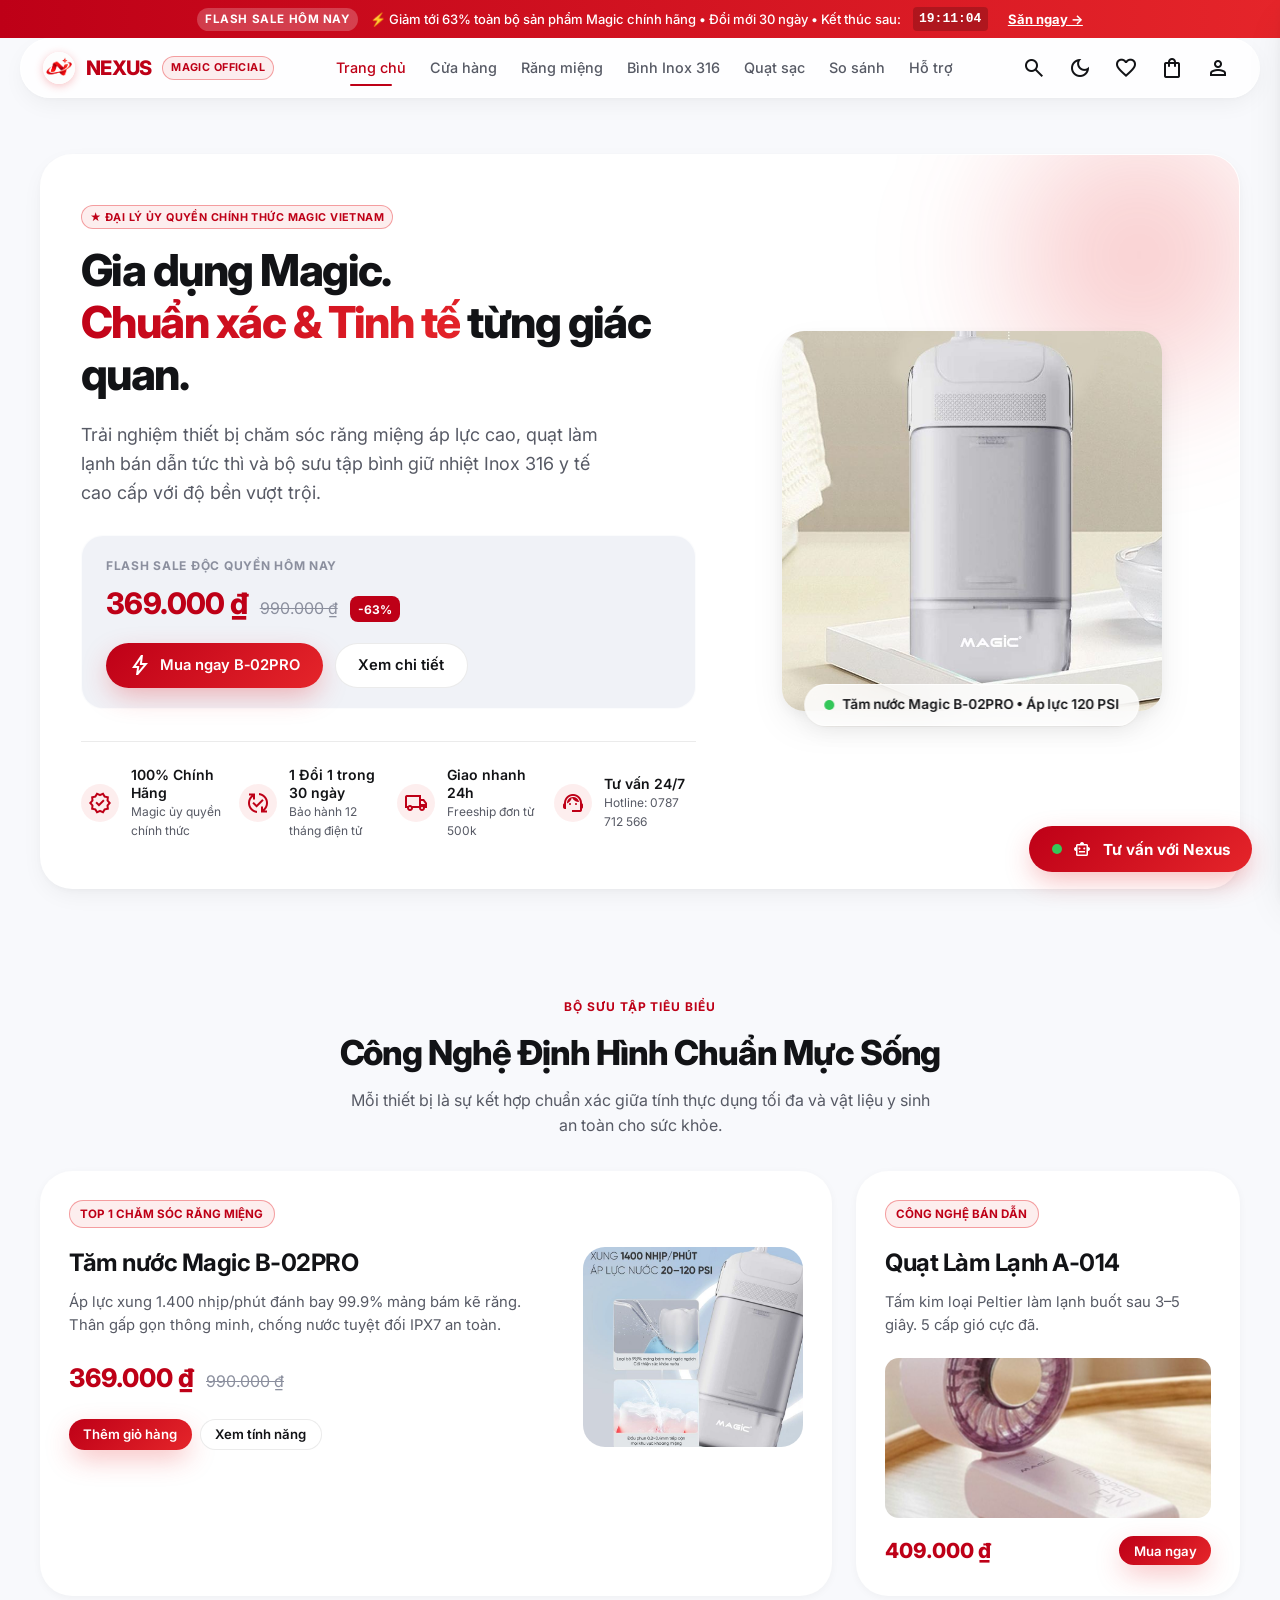
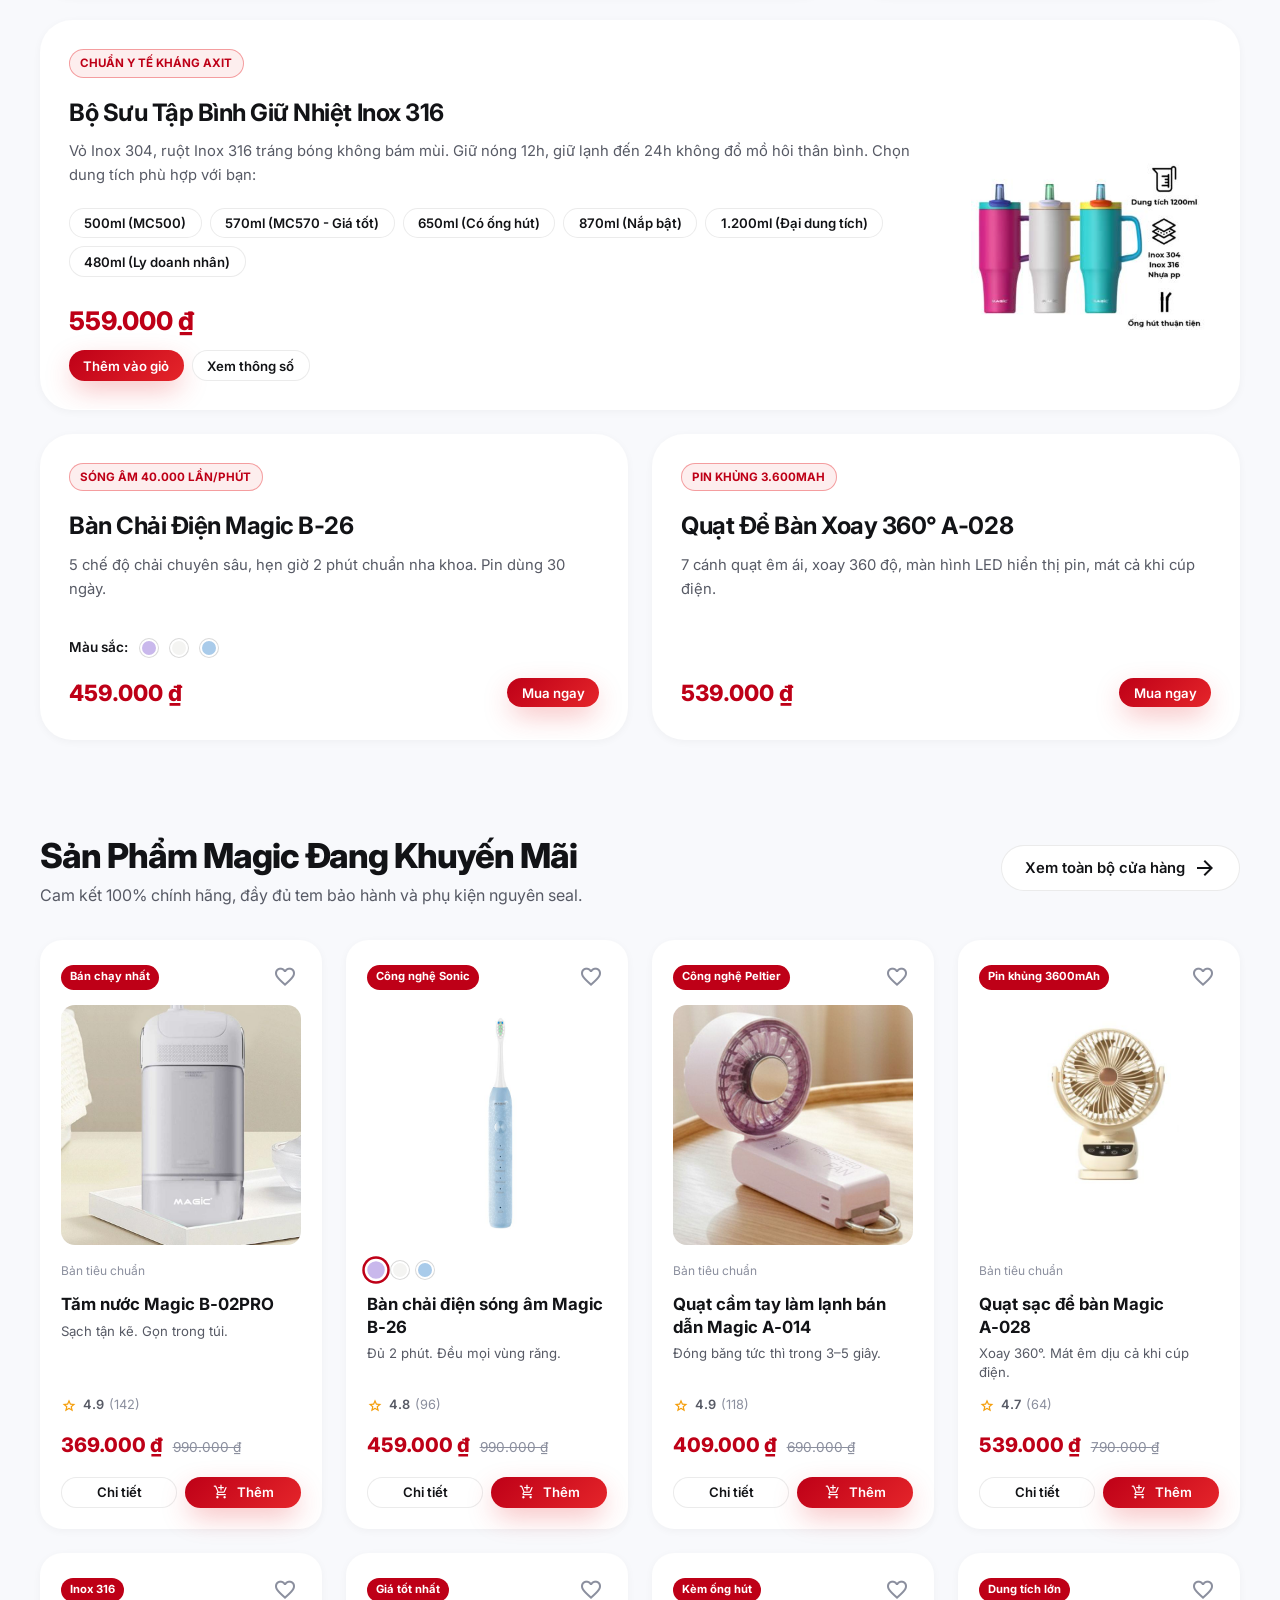
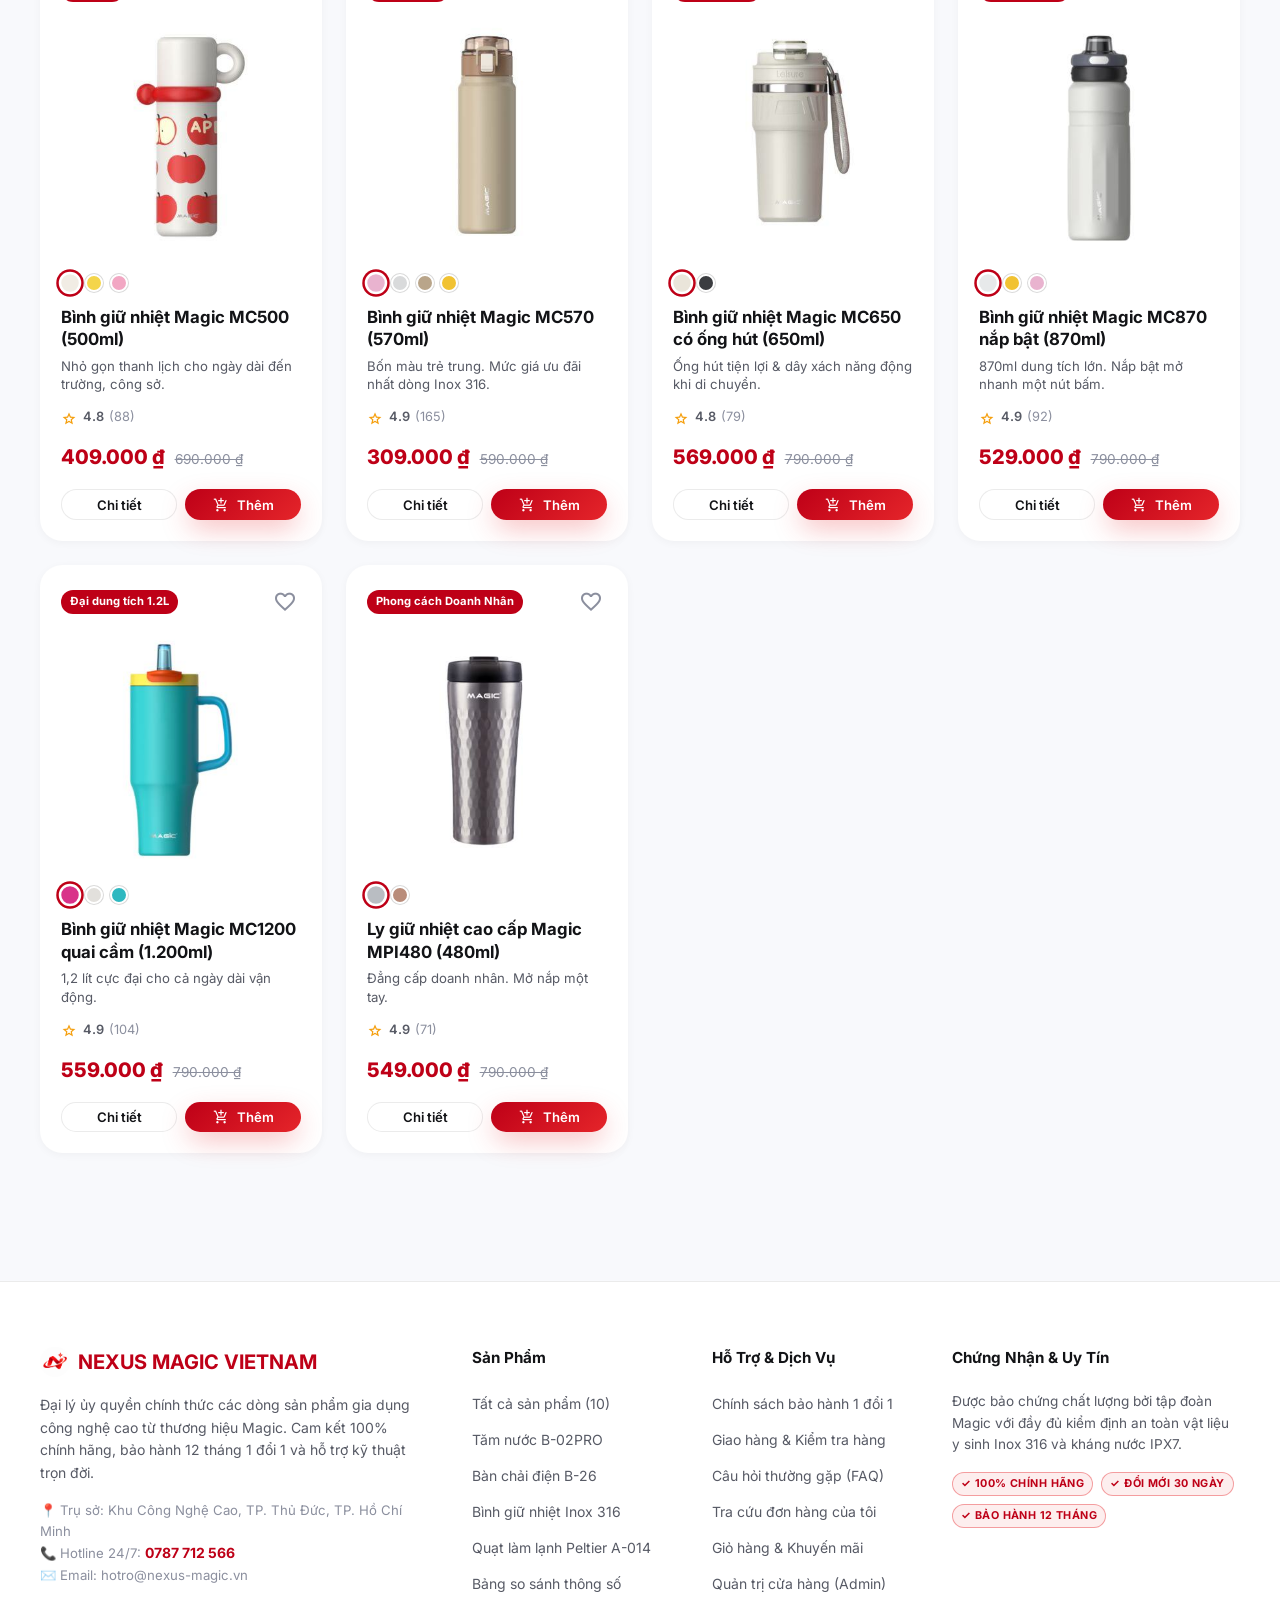
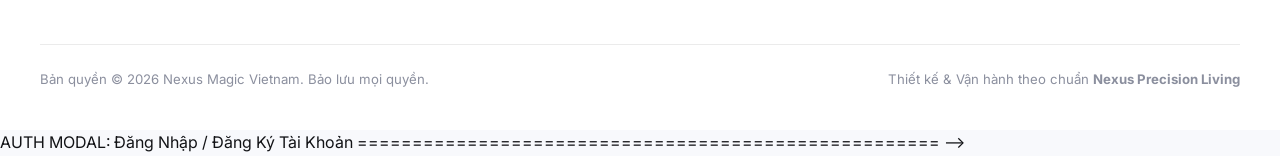
==== commit 018bed74: "feat: Hoan thien he thong Quan tri vien & Phan quyen RBAC 2.0" ====
--- a/index.html
+++ b/index.html
@@ -510,6 +510,63 @@
     </div><!-- /.admin-auth-modal -->
   </div><!-- /.admin-auth-overlay -->
 
+  <!-- Modal Thêm Nhân Sự & Phân Quyền Mới -->
+  <div class="auth-overlay" id="addStaffModalOverlay" style="display:none;" onclick="handleAddStaffOverlayClick(event)">
+    <div class="auth-modal" style="max-width: 480px; padding: 2rem;">
+      <div class="flex justify-between items-center" style="margin-bottom: 1.25rem;">
+        <div class="flex items-center gap-2">
+          <div style="width: 36px; height: 36px; background: rgba(229, 37, 42, 0.1); border-radius: 9999px; display: flex; align-items: center; justify-content: center; color: var(--primary);">
+            <span class="material-symbols-outlined">person_add</span>
+          </div>
+          <div>
+            <h3 style="font-size: 1.15rem; font-weight: 700; margin: 0;">Thêm Nhân Sự & Phân Quyền</h3>
+            <p style="font-size: 0.78rem; color: var(--ink-secondary); margin: 0;">Cấp tài khoản và vai trò trong hệ thống RBAC</p>
+          </div>
+        </div>
+        <button type="button" class="auth-close-btn" onclick="closeAddStaffModal()">&times;</button>
+      </div>
+
+      <form id="addStaffForm" onsubmit="handleCreateStaff(event)">
+        <div class="form-group" style="margin-bottom: 1rem;">
+          <label style="font-size: 0.82rem; font-weight: 600; display: block; margin-bottom: 0.35rem;">Họ & Tên Nhân Viên *</label>
+          <input type="text" id="staffFullName" class="form-control" placeholder="Ví dụ: Lê Hoàng Long" required>
+        </div>
+
+        <div class="form-group" style="margin-bottom: 1rem;">
+          <label style="font-size: 0.82rem; font-weight: 600; display: block; margin-bottom: 0.35rem;">Email Công Việc *</label>
+          <input type="email" id="staffEmail" class="form-control" placeholder="long.le@nexus.vn" required>
+        </div>
+
+        <div class="form-group" style="margin-bottom: 1rem;">
+          <label style="font-size: 0.82rem; font-weight: 600; display: block; margin-bottom: 0.35rem;">Số Điện Thoại</label>
+          <input type="tel" id="staffPhone" class="form-control" placeholder="0909123456">
+        </div>
+
+        <div class="form-group" style="margin-bottom: 1rem;">
+          <label style="font-size: 0.82rem; font-weight: 600; display: block; margin-bottom: 0.35rem;">Mật Khẩu Ban Đầu *</label>
+          <input type="password" id="staffPassword" class="form-control" placeholder="Tối thiểu 6 ký tự" minlength="6" required>
+        </div>
+
+        <div class="form-group" style="margin-bottom: 1.5rem;">
+          <label style="font-size: 0.82rem; font-weight: 600; display: block; margin-bottom: 0.35rem;">Phân Bổ Vai Trò (Role) *</label>
+          <select id="staffRoleSelect" class="form-control" style="font-weight: 600;" required>
+            <option value="super_admin">👑 Super Admin — Tổng Quản Trị (Toàn quyền)</option>
+            <option value="telesale" selected>📞 Telesale — Tư Vấn & Chốt Đơn</option>
+            <option value="warehouse">📦 Kho Vận — Đóng Gói & Xuất Kho</option>
+            <option value="support">🎧 CSKH — Bảo Hành & Trợ Lý AI</option>
+          </select>
+        </div>
+
+        <div class="flex gap-2 justify-end">
+          <button type="button" class="btn btn-outline btn-sm" onclick="closeAddStaffModal()">Hủy</button>
+          <button type="submit" class="btn btn-primary btn-sm">
+            <span class="material-symbols-outlined" style="font-size: 16px;">check</span>
+            Tạo & Kích Hoạt Quyền
+          </button>
+        </div>
+      </form>
+    </div>
+  </div>
 
   <!-- Toast Notification Node -->
   <div id="toastMsg" class="toast-msg"></div>
--- a/css/style.css
+++ b/css/style.css
@@ -2727,3 +2727,71 @@
   cursor: pointer;
 }
 
+/* RBAC & Role Management Enhancements */
+.perm-badge.clickable {
+  cursor: pointer;
+  transition: all 0.2s cubic-bezier(0.16, 1, 0.3, 1);
+  user-select: none;
+}
+.perm-badge.clickable:hover {
+  transform: scale(1.15);
+  box-shadow: 0 2px 8px rgba(0,0,0,0.12);
+}
+.perm-badge.clickable:active {
+  transform: scale(0.95);
+}
+.role-pill-btn {
+  display: inline-flex;
+  align-items: center;
+  gap: 0.4rem;
+  padding: 0.35rem 0.75rem;
+  border-radius: var(--radius-full);
+  font-size: 0.78rem;
+  font-weight: 600;
+  border: 1px solid var(--border-subtle);
+  background: var(--surface);
+  color: var(--ink-secondary);
+  cursor: pointer;
+  transition: var(--transition);
+}
+.role-pill-btn:hover {
+  border-color: var(--primary);
+  color: var(--primary);
+}
+.role-pill-btn.active {
+  background: var(--primary);
+  border-color: var(--primary);
+  color: #fff;
+  box-shadow: 0 2px 10px rgba(229, 37, 42, 0.3);
+}
+.staff-role-select {
+  padding: 0.35rem 0.65rem;
+  border-radius: var(--radius-sm);
+  border: 1px solid var(--border-subtle);
+  background: var(--surface);
+  color: var(--ink-primary);
+  font-size: 0.825rem;
+  font-weight: 600;
+  cursor: pointer;
+  outline: none;
+  transition: var(--transition);
+}
+.staff-role-select:focus {
+  border-color: var(--primary);
+  box-shadow: 0 0 0 2px rgba(229, 37, 42, 0.15);
+}
+.audit-log-badge {
+  display: inline-flex;
+  align-items: center;
+  gap: 0.25rem;
+  padding: 0.2rem 0.5rem;
+  border-radius: var(--radius-full);
+  font-size: 0.72rem;
+  font-weight: 600;
+}
+.audit-log-badge.success { background: rgba(16, 185, 129, 0.12); color: #10b981; }
+.audit-log-badge.info { background: rgba(59, 130, 246, 0.12); color: #3b82f6; }
+.audit-log-badge.warning { background: rgba(245, 158, 11, 0.12); color: #f59e0b; }
+.audit-log-badge.danger { background: rgba(239, 68, 68, 0.12); color: #ef4444; }
+
+
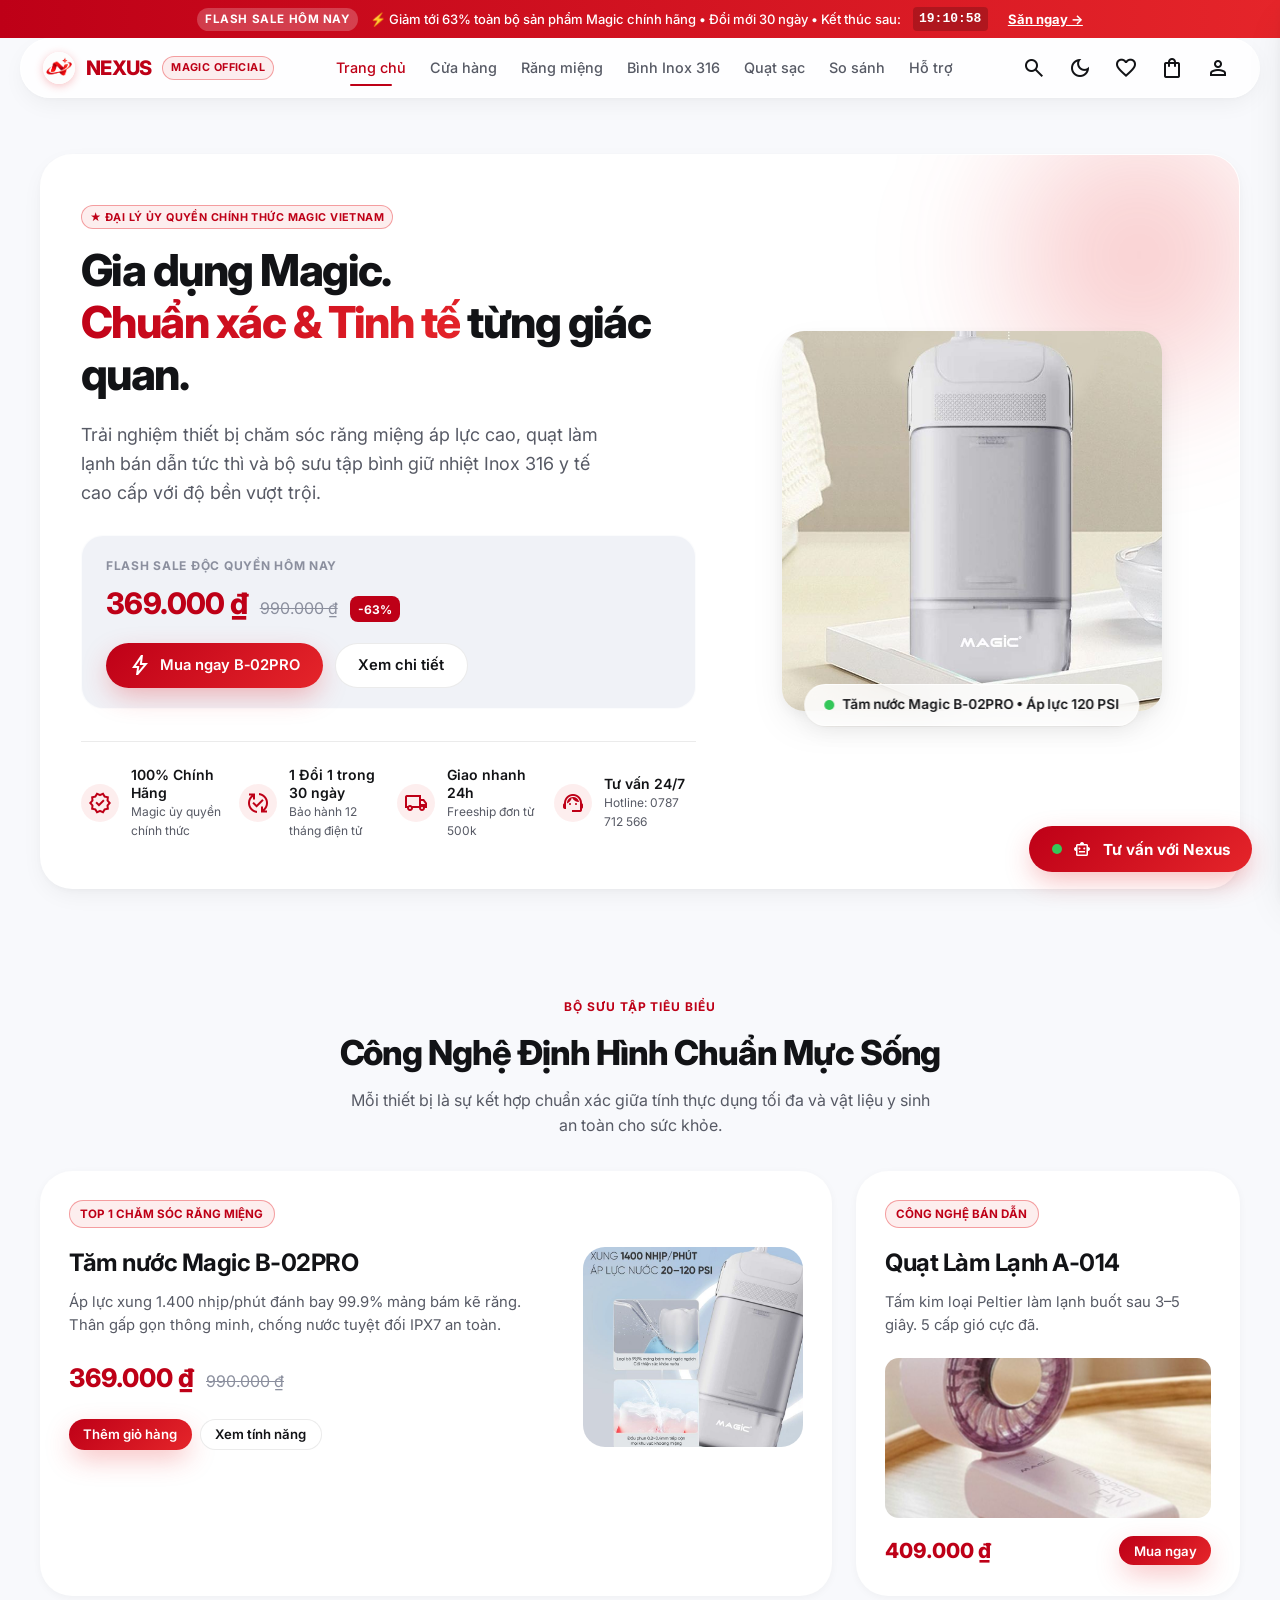
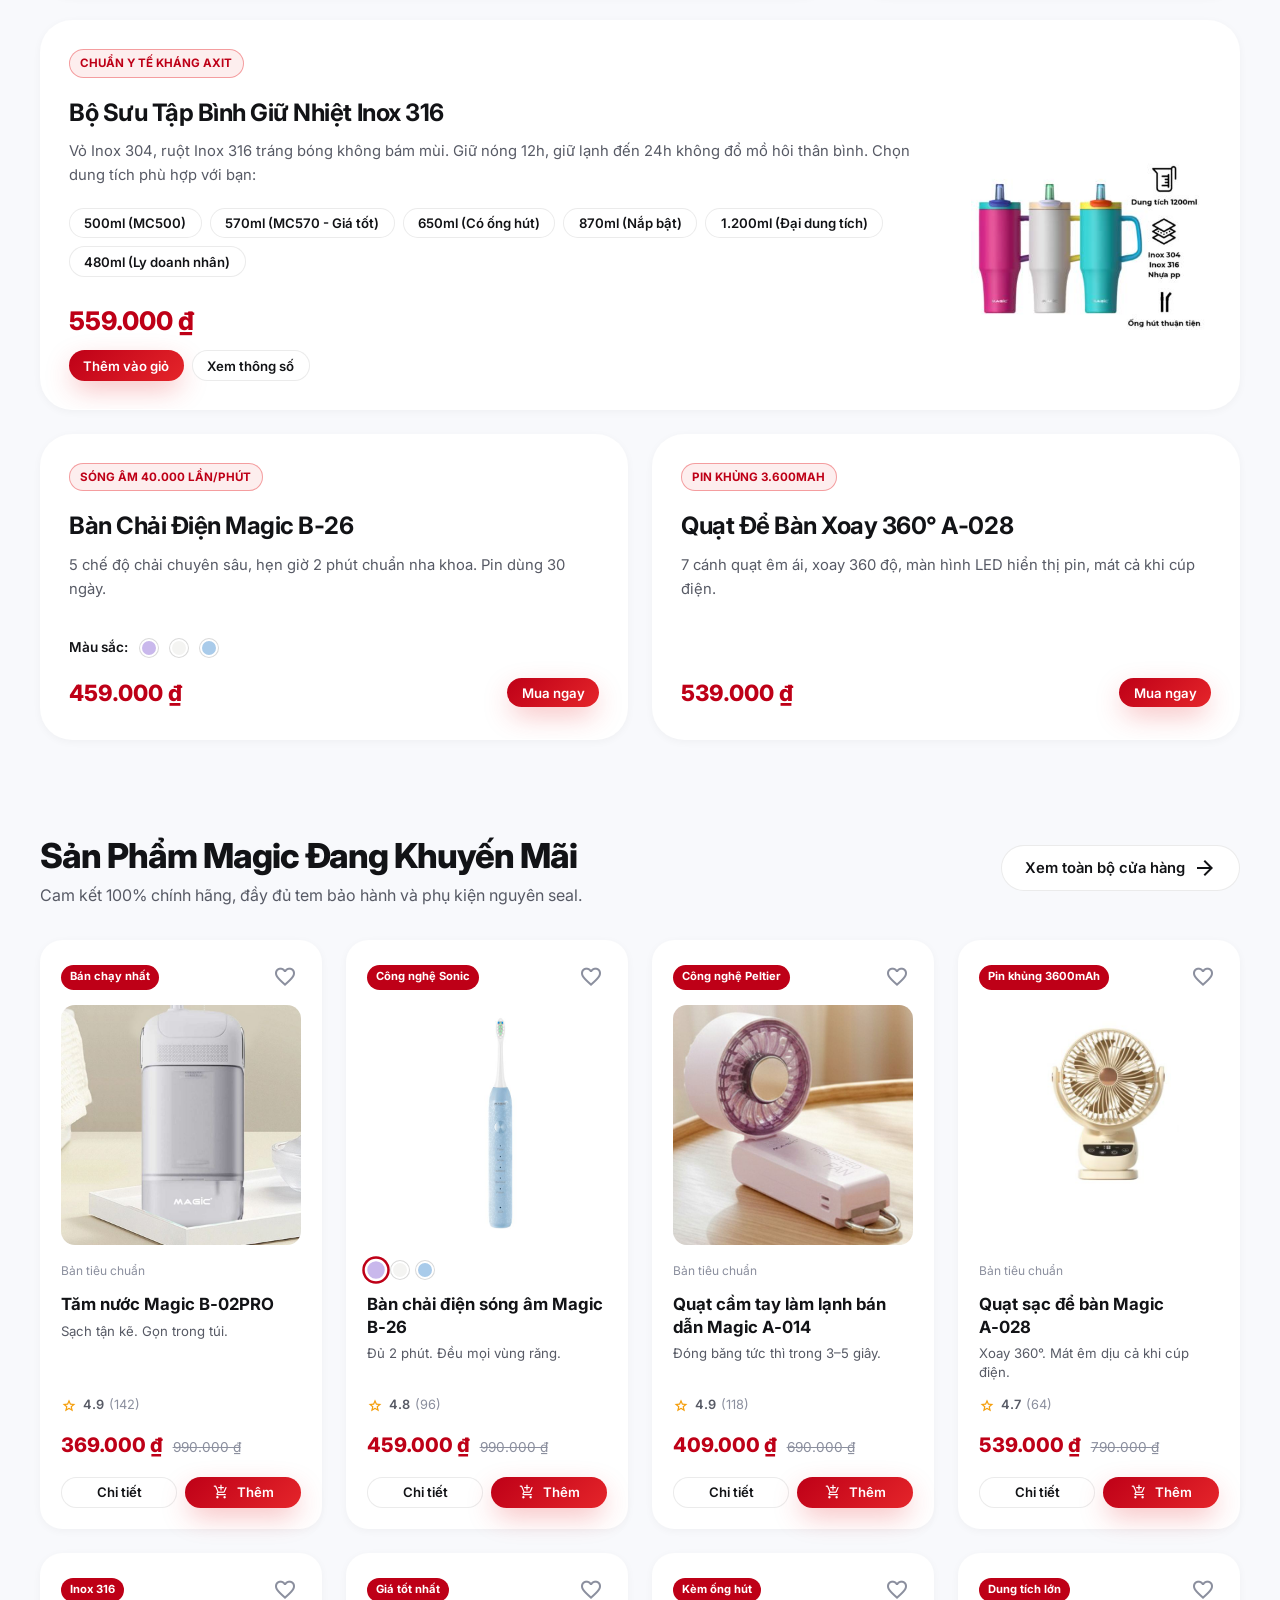
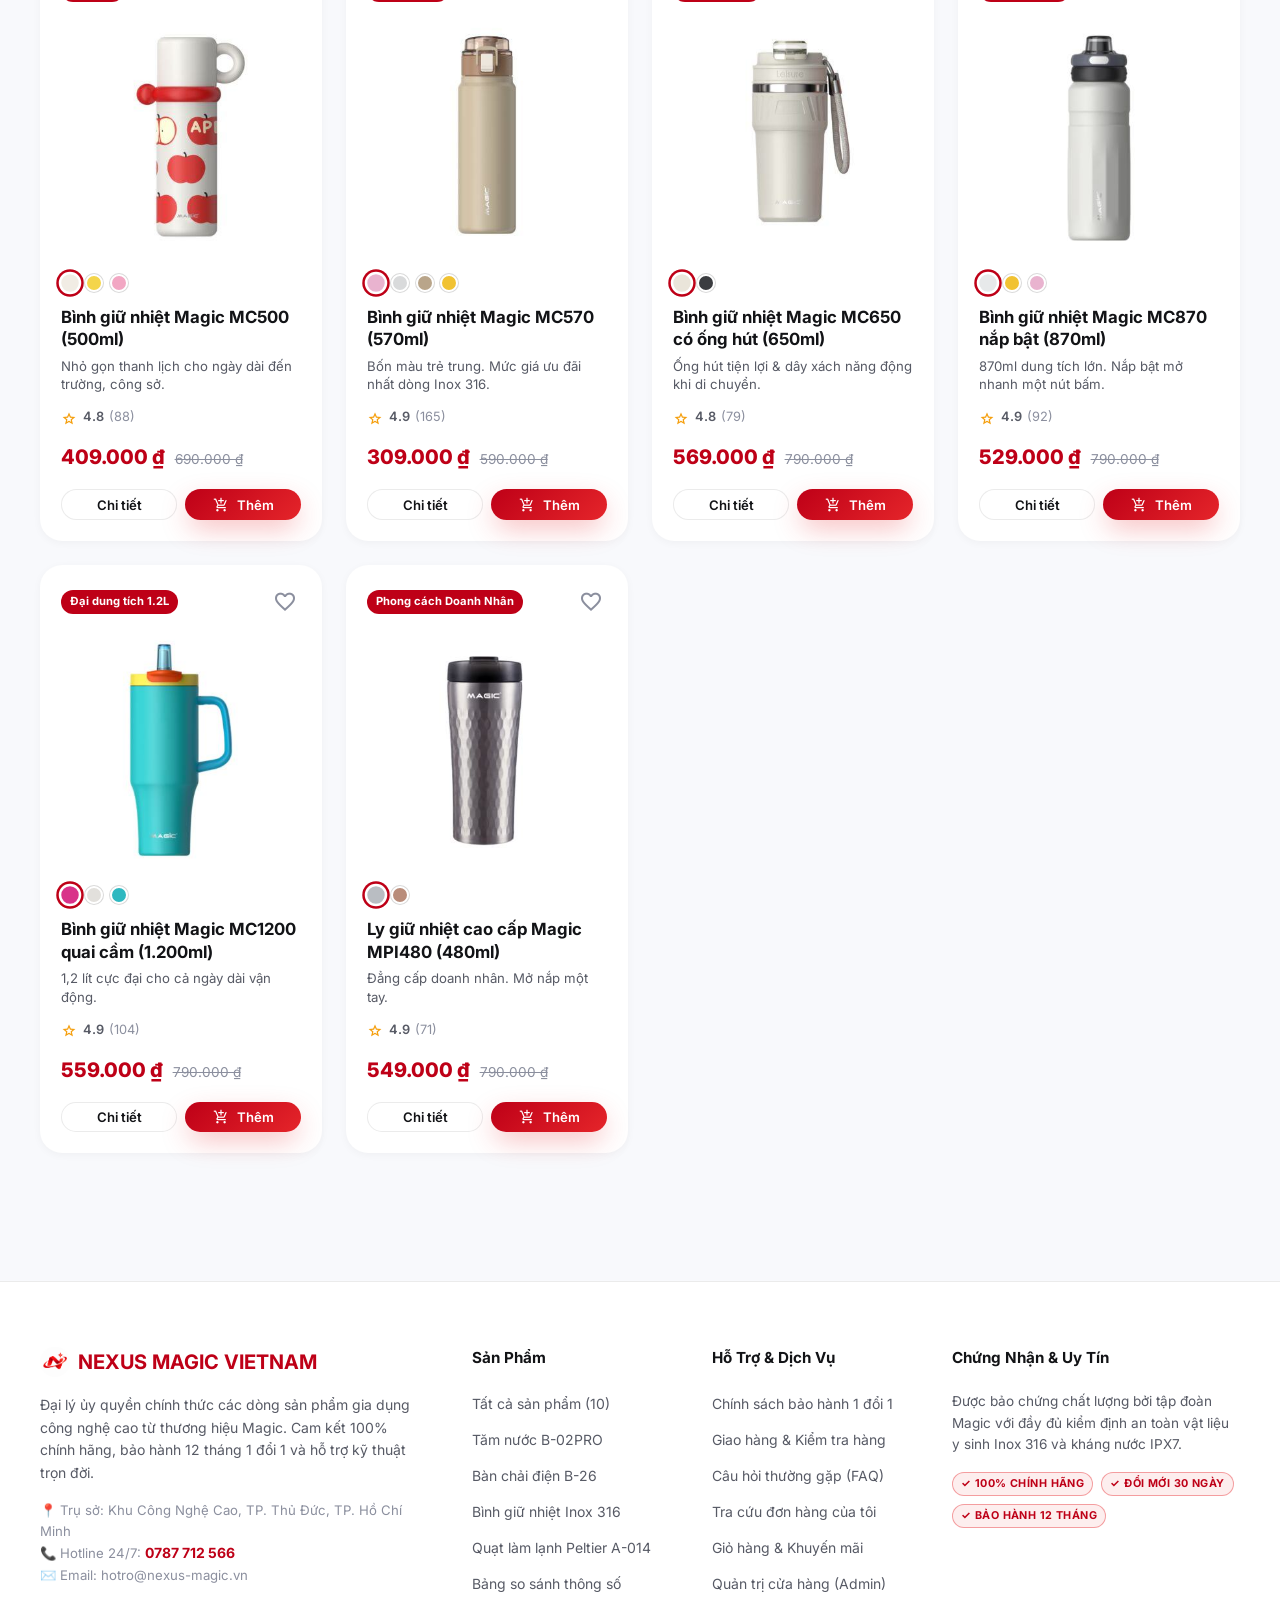
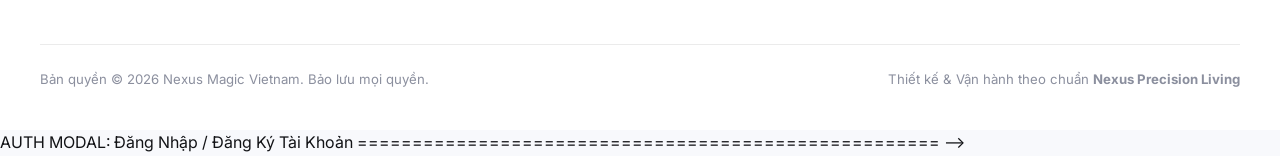
==== commit 9a4790c1: "feat: Cap nhat ho tro dang nhap Admin bang Email va tai khoan Nhan su" ====
--- a/index.html
+++ b/index.html
@@ -465,10 +465,10 @@
         </div>
 
         <form id="adminLoginForm" onsubmit="handleAdminLogin(event)" novalidate>
-          <!-- Username -->
+          <!-- Username / Email -->
           <div class="admin-input-group">
             <span class="material-symbols-outlined input-icon">manage_accounts</span>
-            <input type="text" id="adminUsername" placeholder="Tên đăng nhập Admin" autocomplete="username" required>
+            <input type="text" id="adminUsername" placeholder="Email hoặc Tên đăng nhập Admin" autocomplete="username" required>
           </div>
 
           <!-- Password -->
@@ -503,7 +503,7 @@
 
         <p class="admin-hint-text">
           🔒 Phiên đăng nhập admin được mã hóa và ghi log tự động<br>
-          Tài khoản demo: <strong style="color:rgba(255,255,255,0.4);">admin</strong> / <strong style="color:rgba(255,255,255,0.4);">nexus2026</strong>
+          Tài khoản: <strong style="color:rgba(255,255,255,0.6);">admin</strong> hoặc <strong style="color:rgba(255,255,255,0.6);">admin@nexus.vn</strong> &bull; Mật khẩu: <strong style="color:rgba(255,255,255,0.6);">nexus2026</strong>
         </p>
       </div>
 
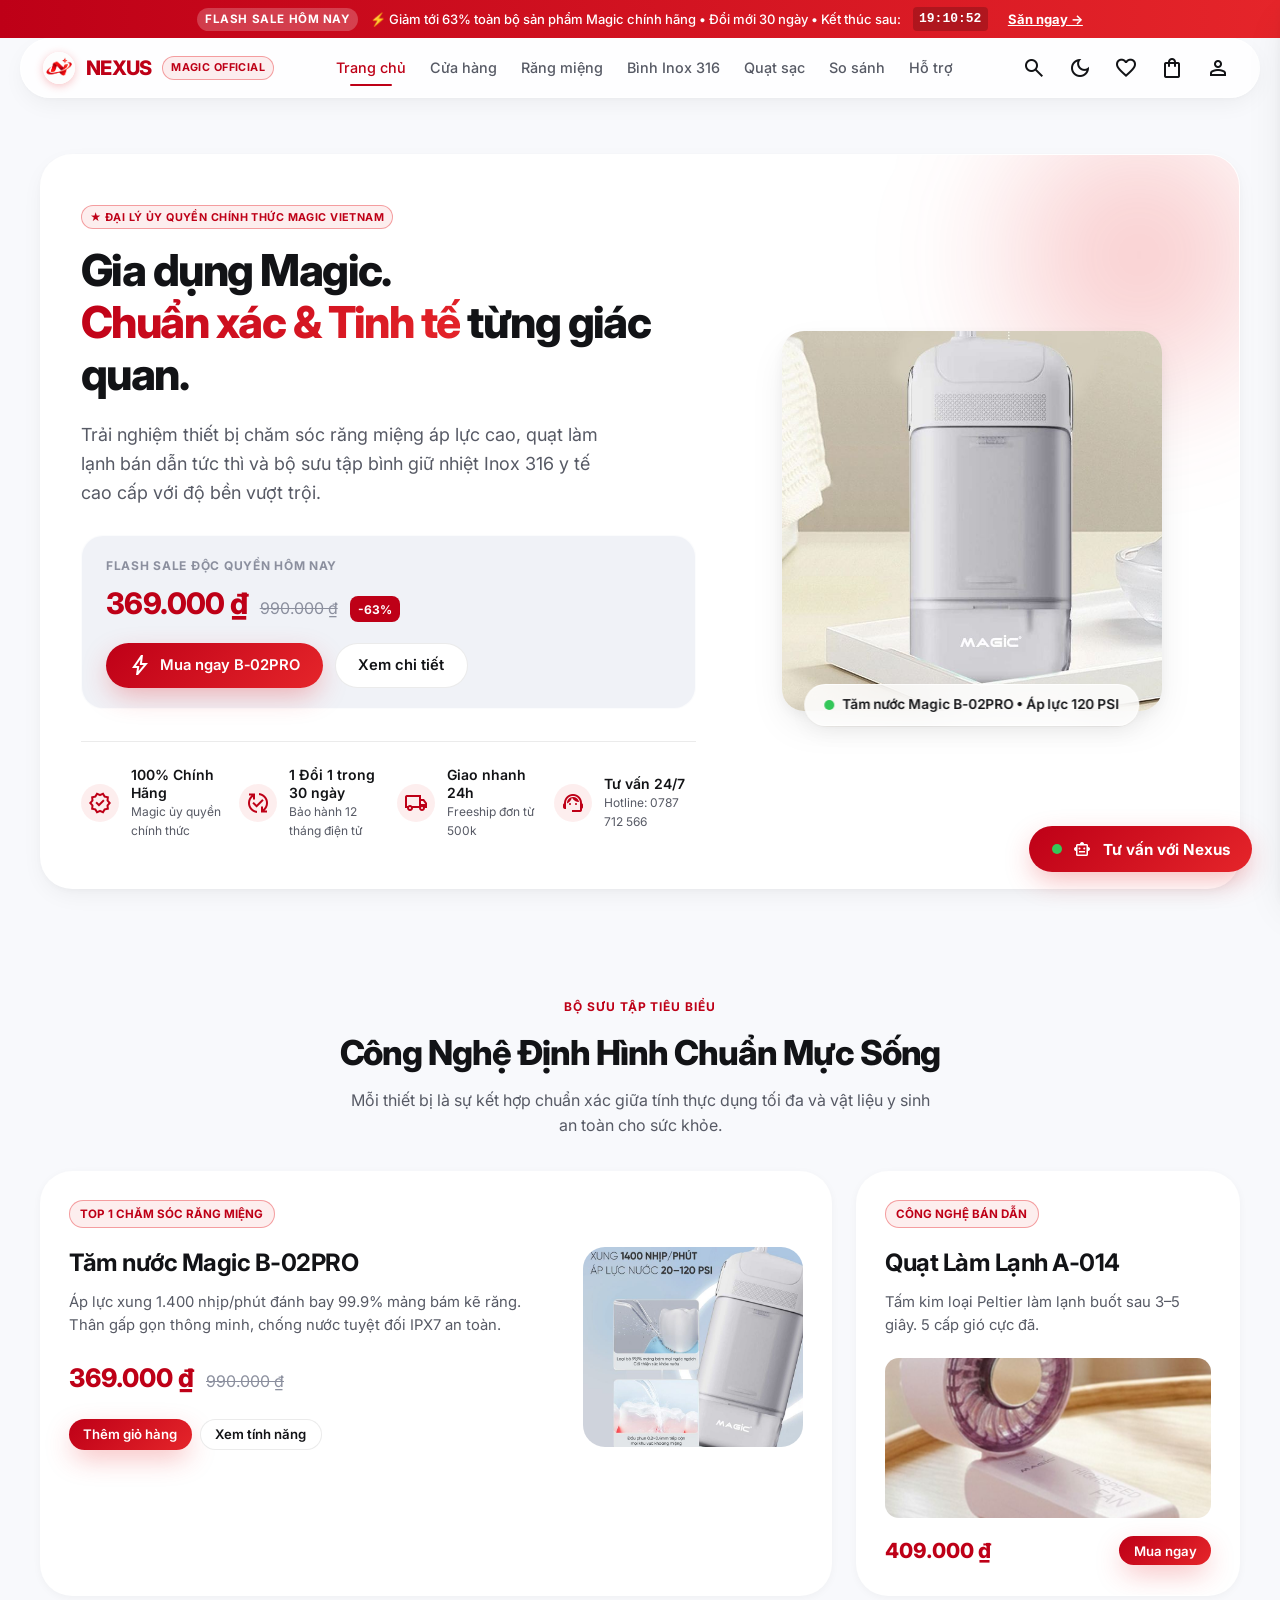
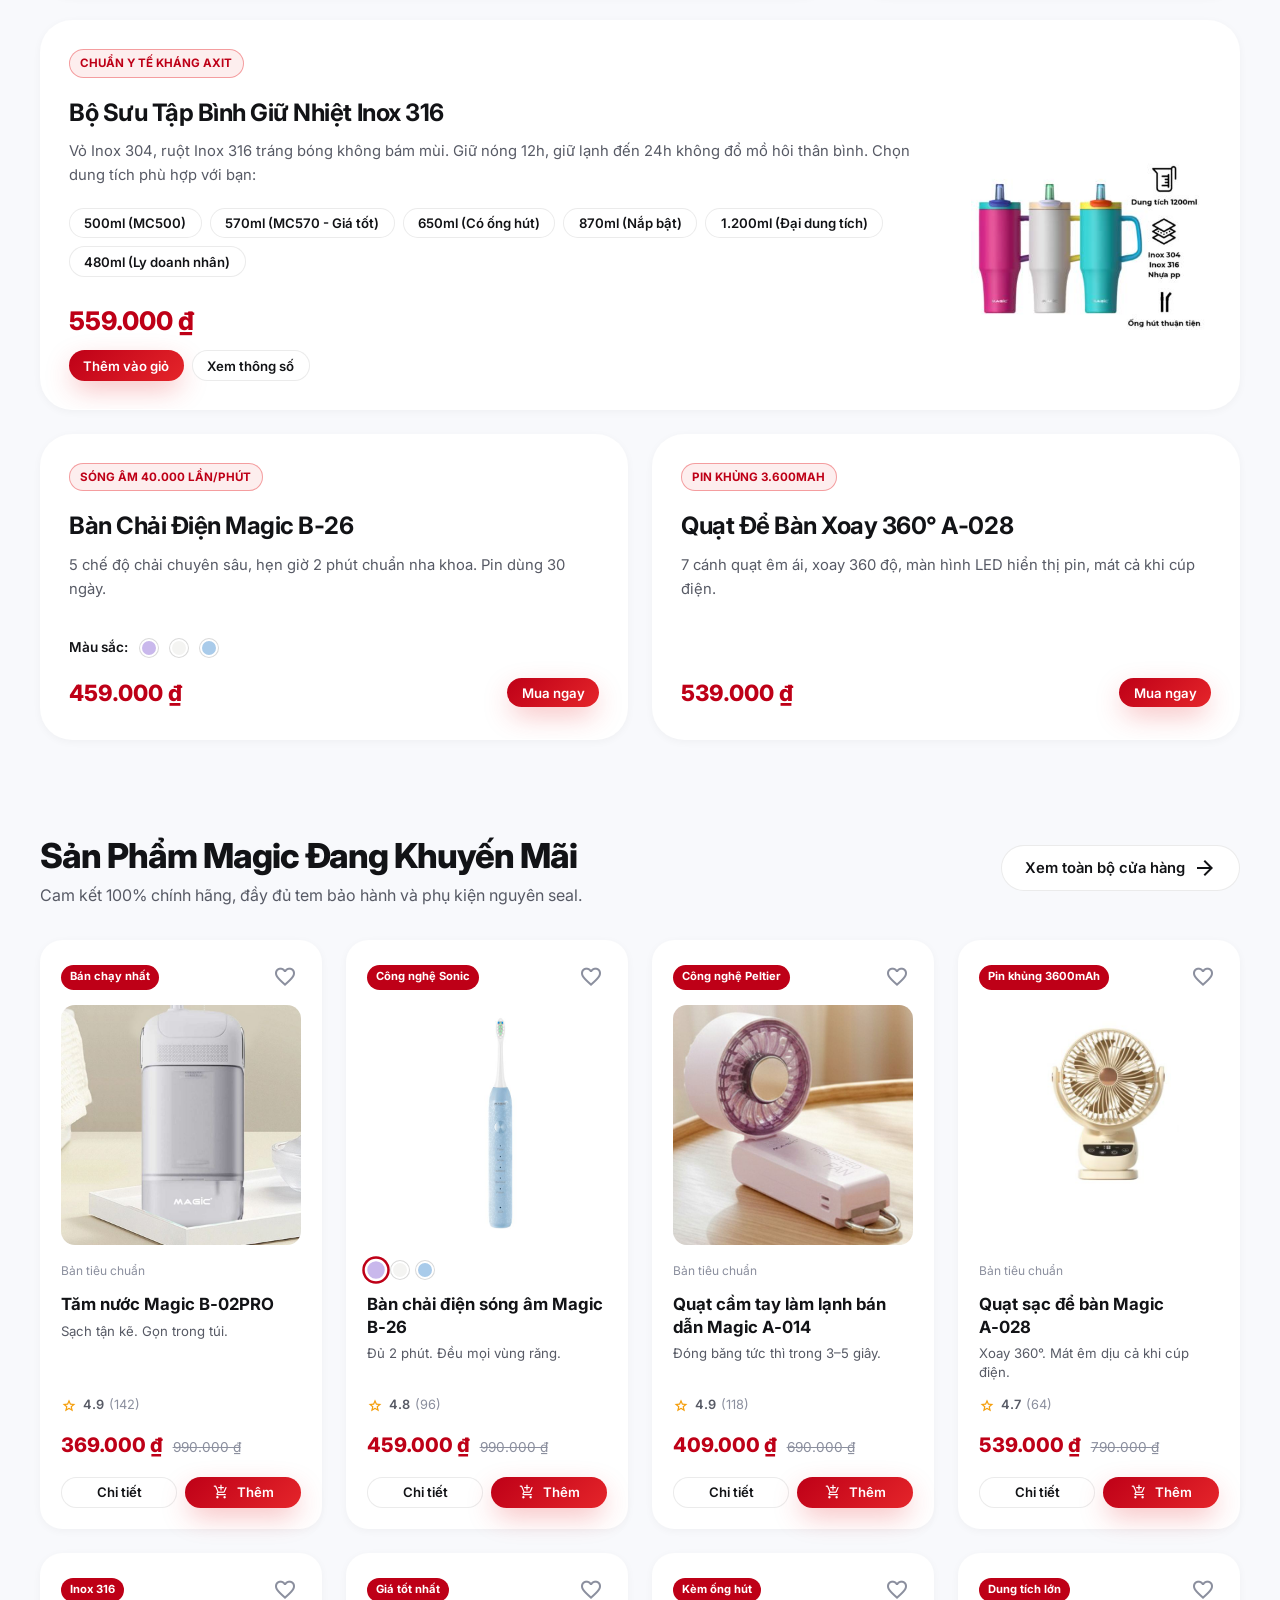
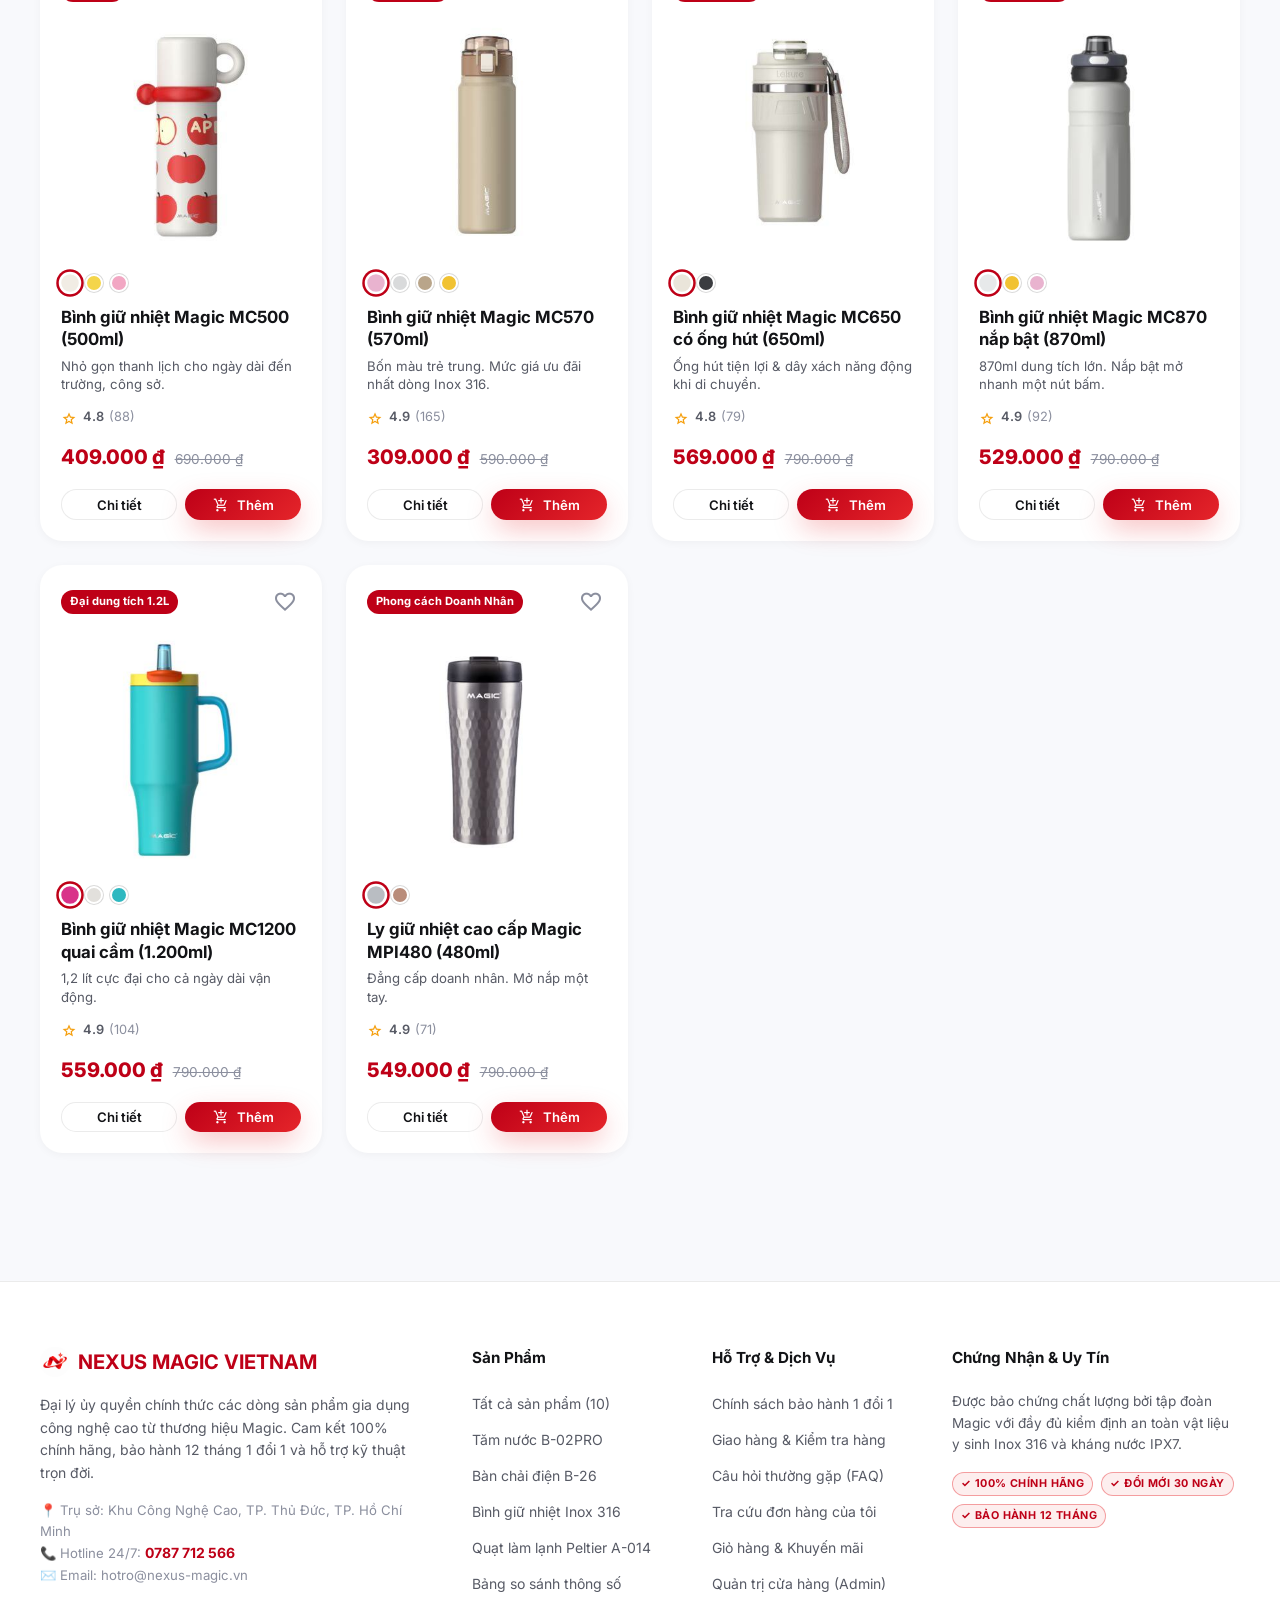
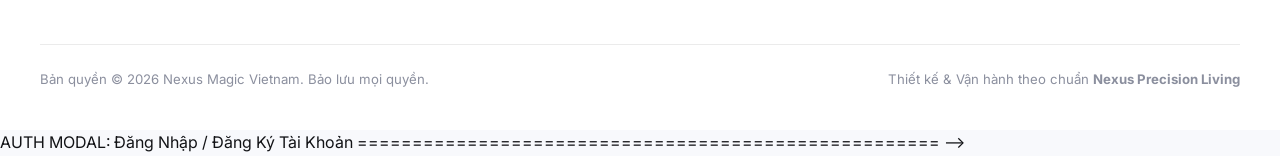
==== commit afd9f17b: "feat: Cap nhat tai khoan quan tri admin/admin123 va lam trong danh sach nhan su" ====
--- a/index.html
+++ b/index.html
@@ -503,7 +503,7 @@
 
         <p class="admin-hint-text">
           🔒 Phiên đăng nhập admin được mã hóa và ghi log tự động<br>
-          Tài khoản: <strong style="color:rgba(255,255,255,0.6);">admin</strong> hoặc <strong style="color:rgba(255,255,255,0.6);">admin@nexus.vn</strong> &bull; Mật khẩu: <strong style="color:rgba(255,255,255,0.6);">nexus2026</strong>
+          Tài khoản: <strong style="color:rgba(255,255,255,0.6);">admin</strong> &bull; Mật khẩu: <strong style="color:rgba(255,255,255,0.6);">admin123</strong>
         </p>
       </div>
 
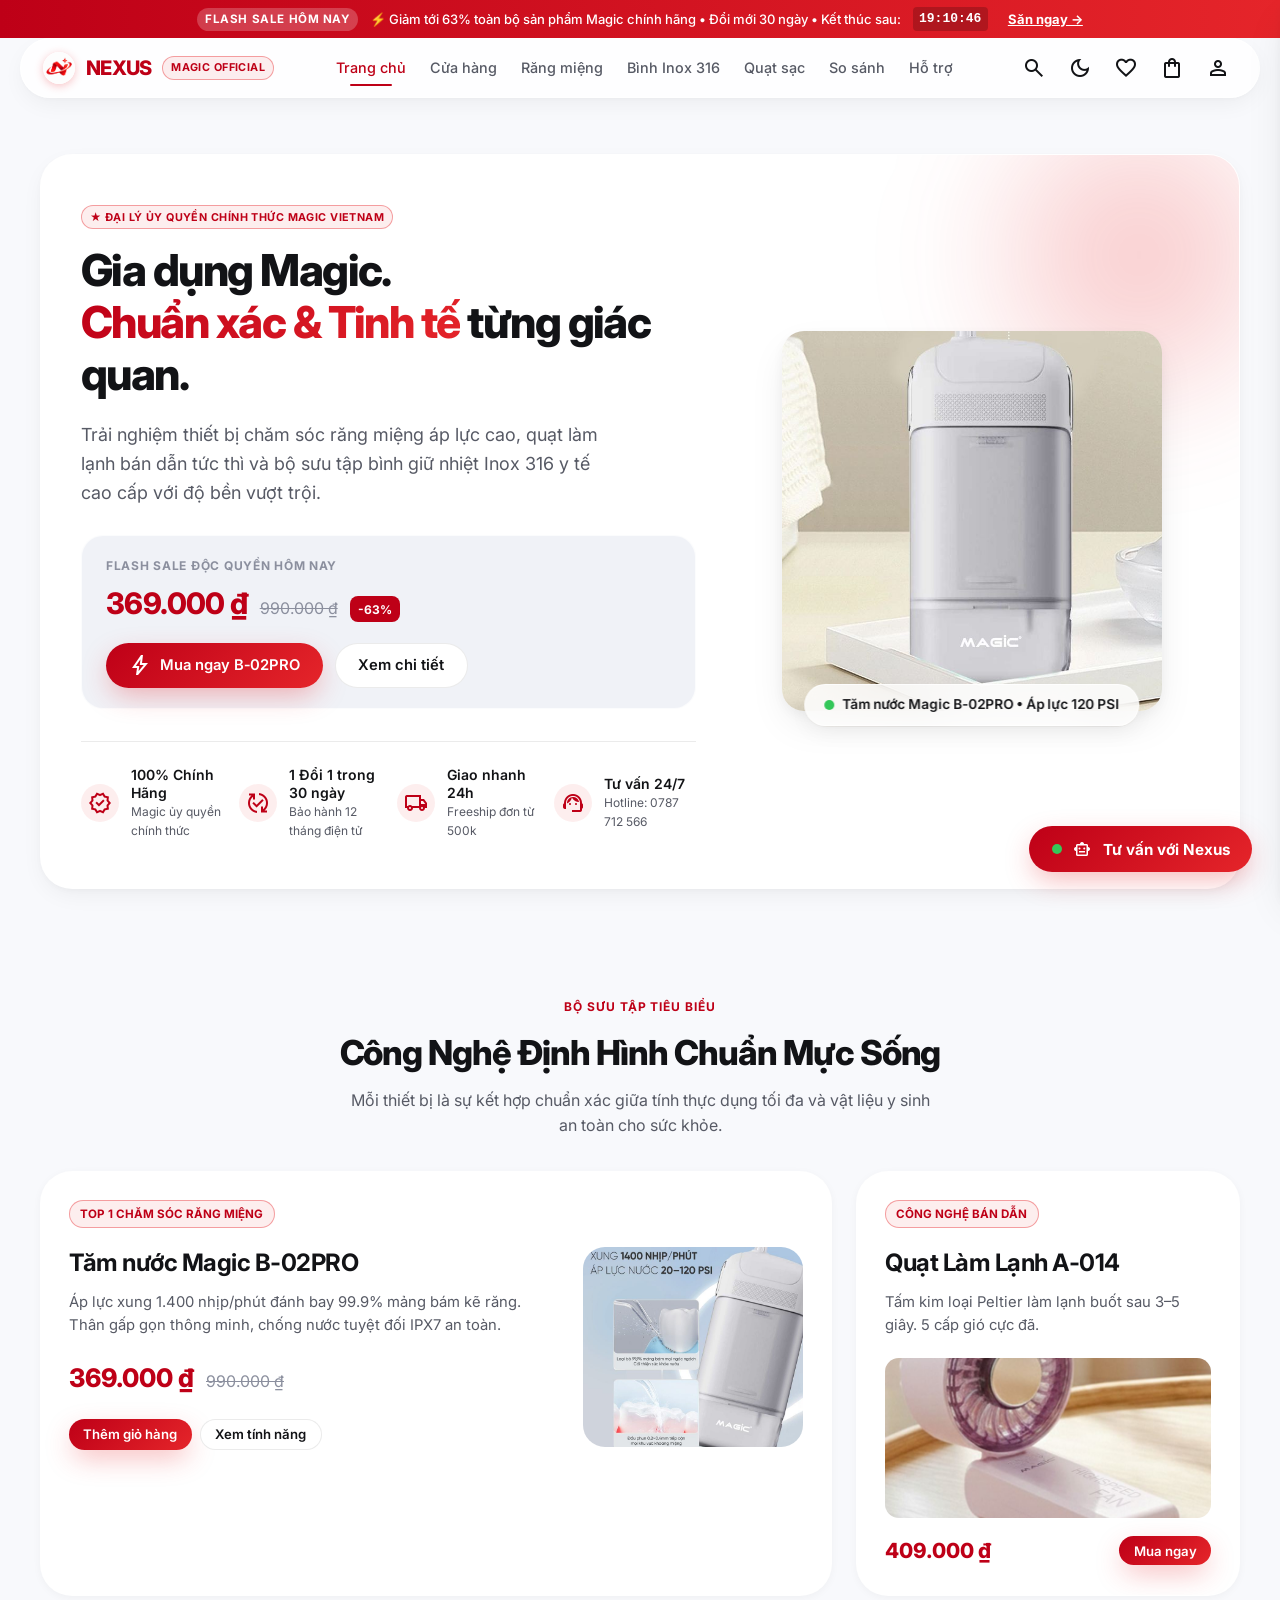
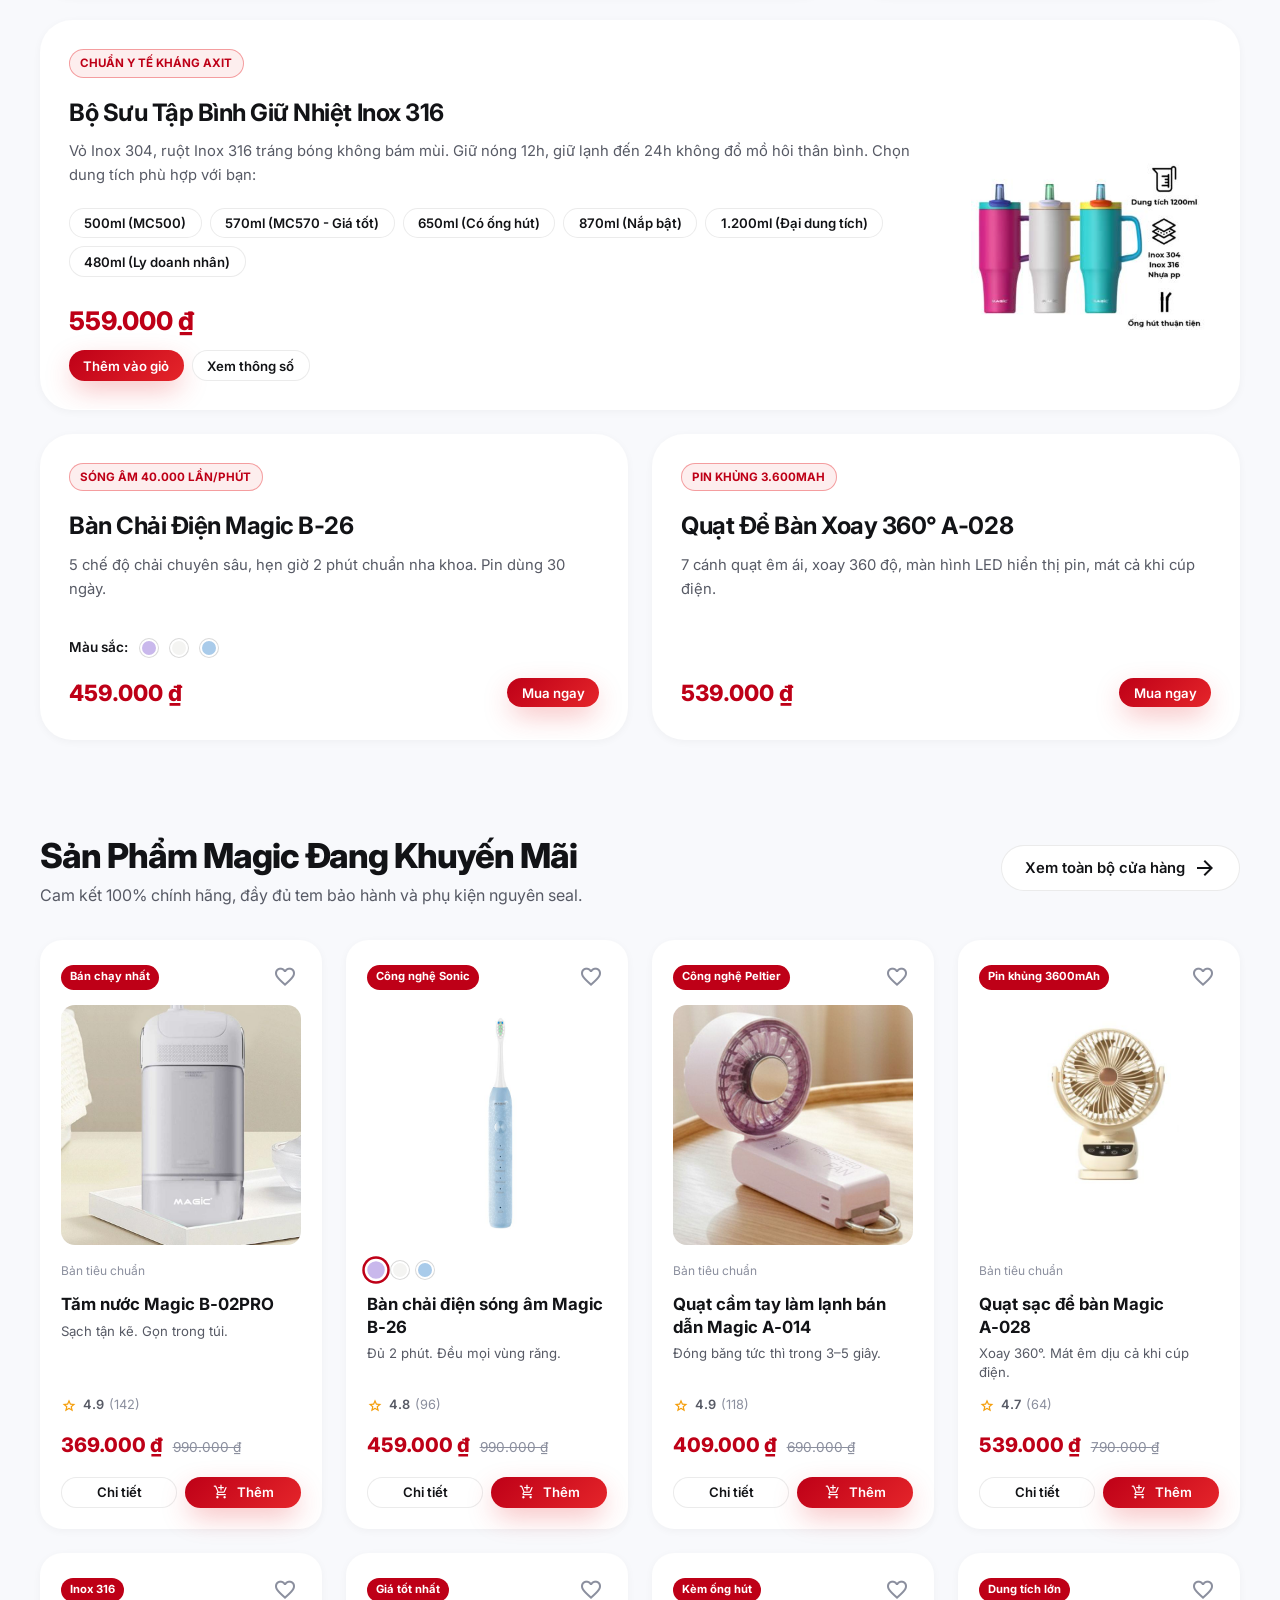
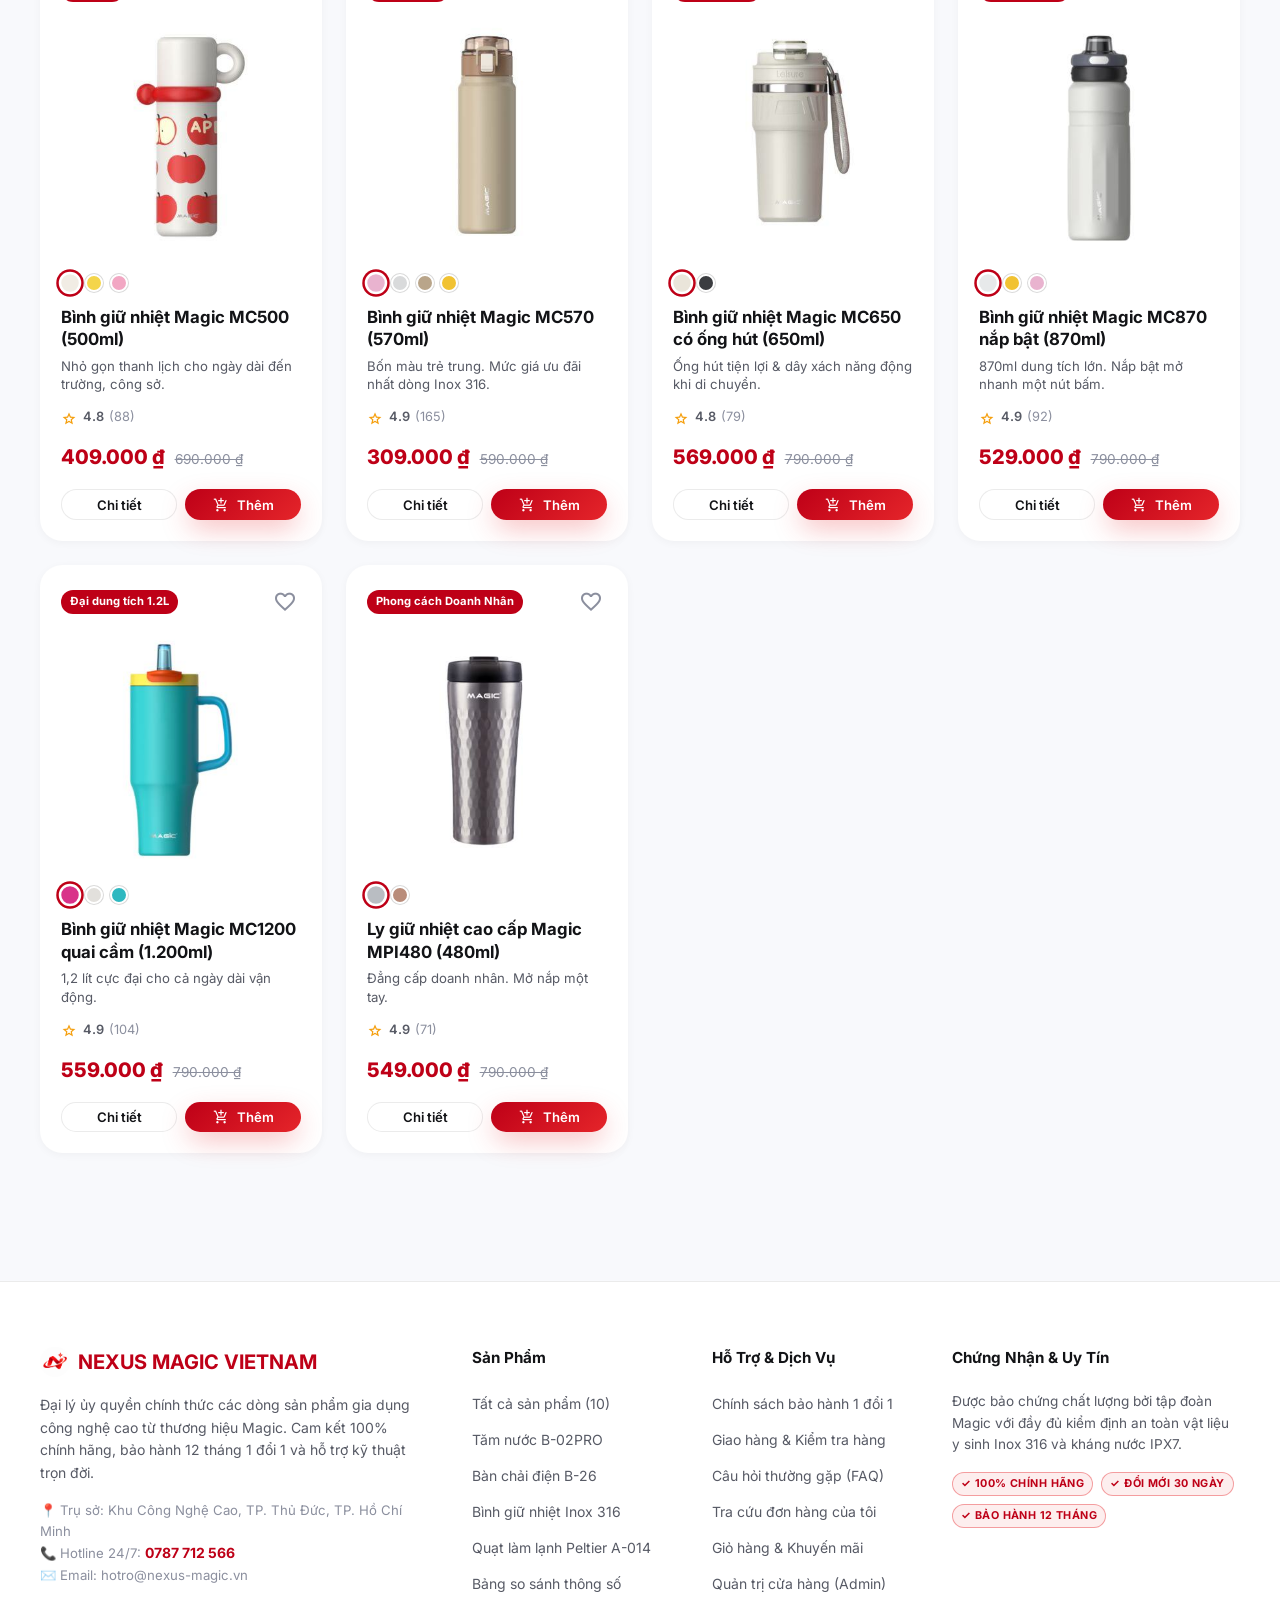
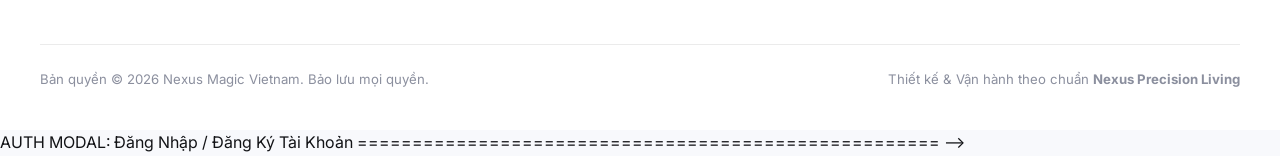
==== commit 21265dcf: "fix: An goi y tai khoan va mat khau admin tren giao dien dang nhap" ====
--- a/index.html
+++ b/index.html
@@ -502,8 +502,7 @@
         </form>
 
         <p class="admin-hint-text">
-          🔒 Phiên đăng nhập admin được mã hóa và ghi log tự động<br>
-          Tài khoản: <strong style="color:rgba(255,255,255,0.6);">admin</strong> &bull; Mật khẩu: <strong style="color:rgba(255,255,255,0.6);">admin123</strong>
+          🔒 Phiên đăng nhập quản trị được mã hóa TLS 1.3 và ghi log an ninh tự động
         </p>
       </div>
 
